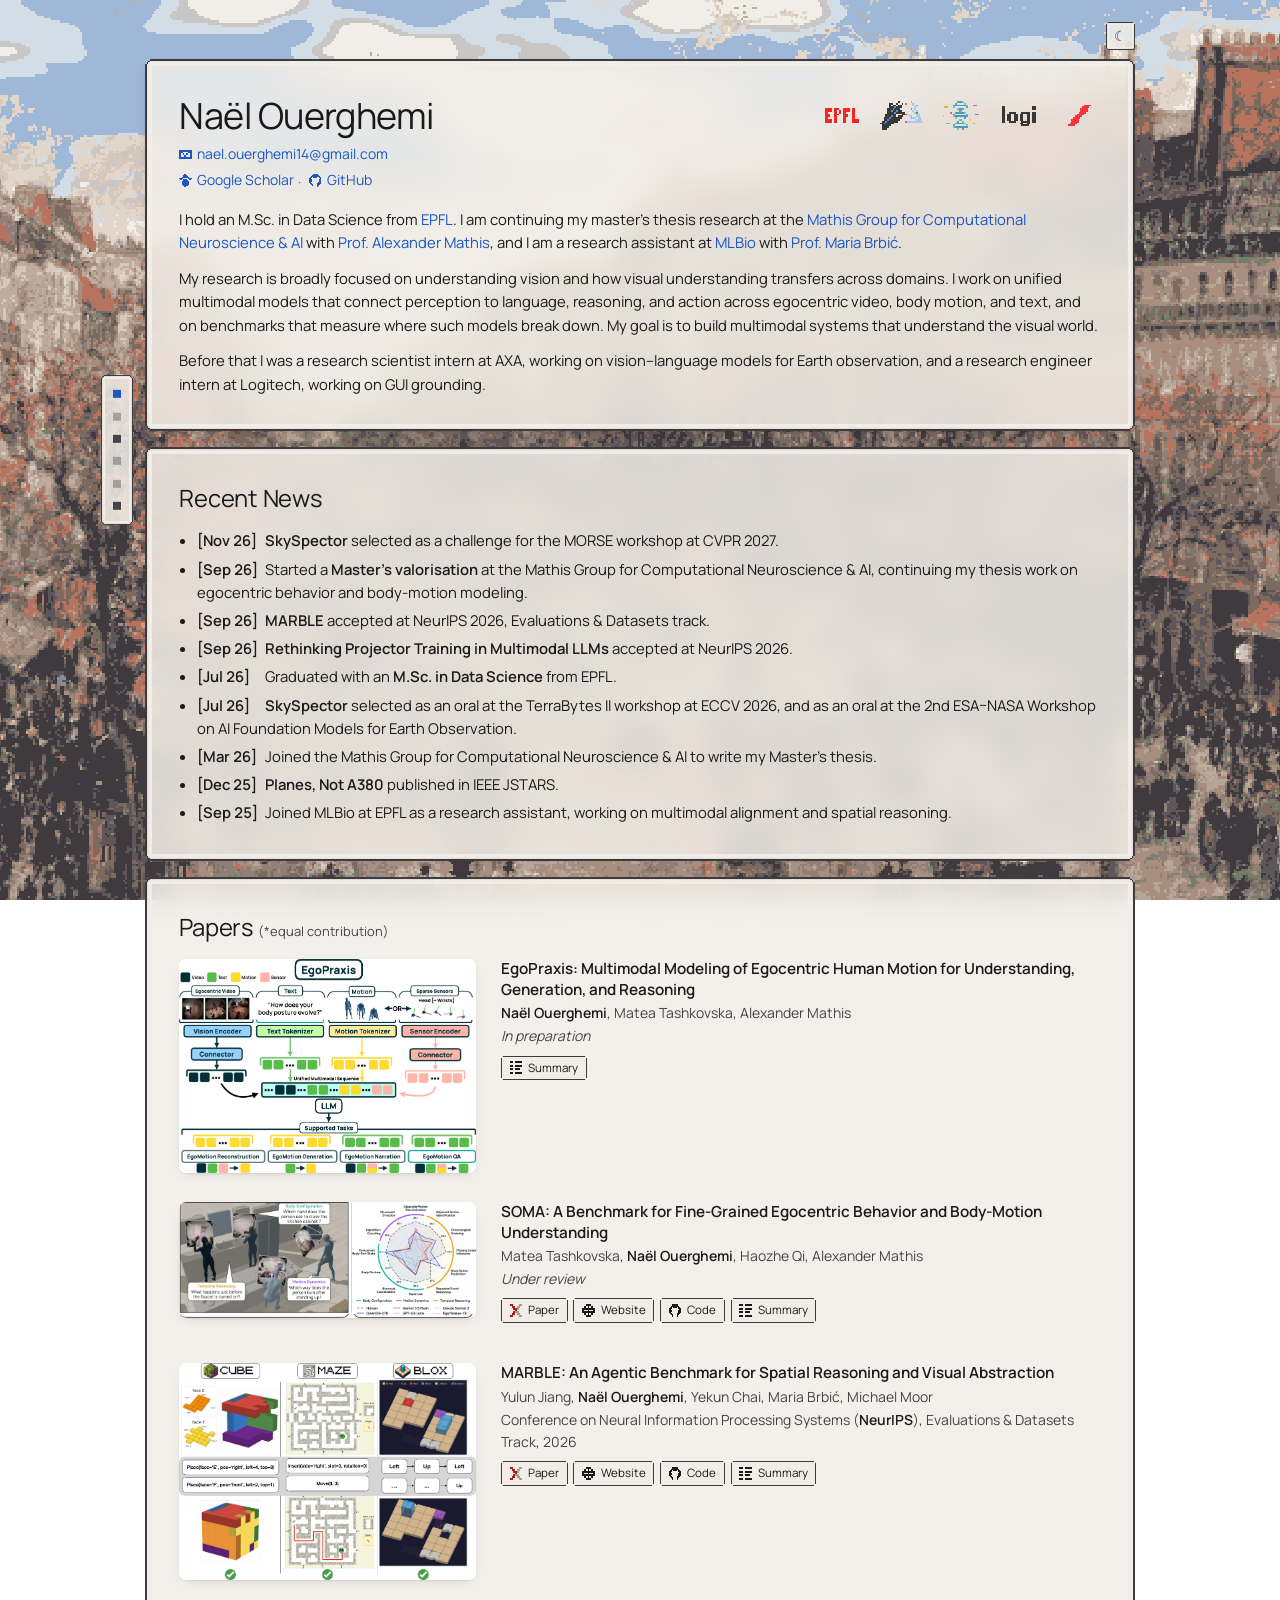
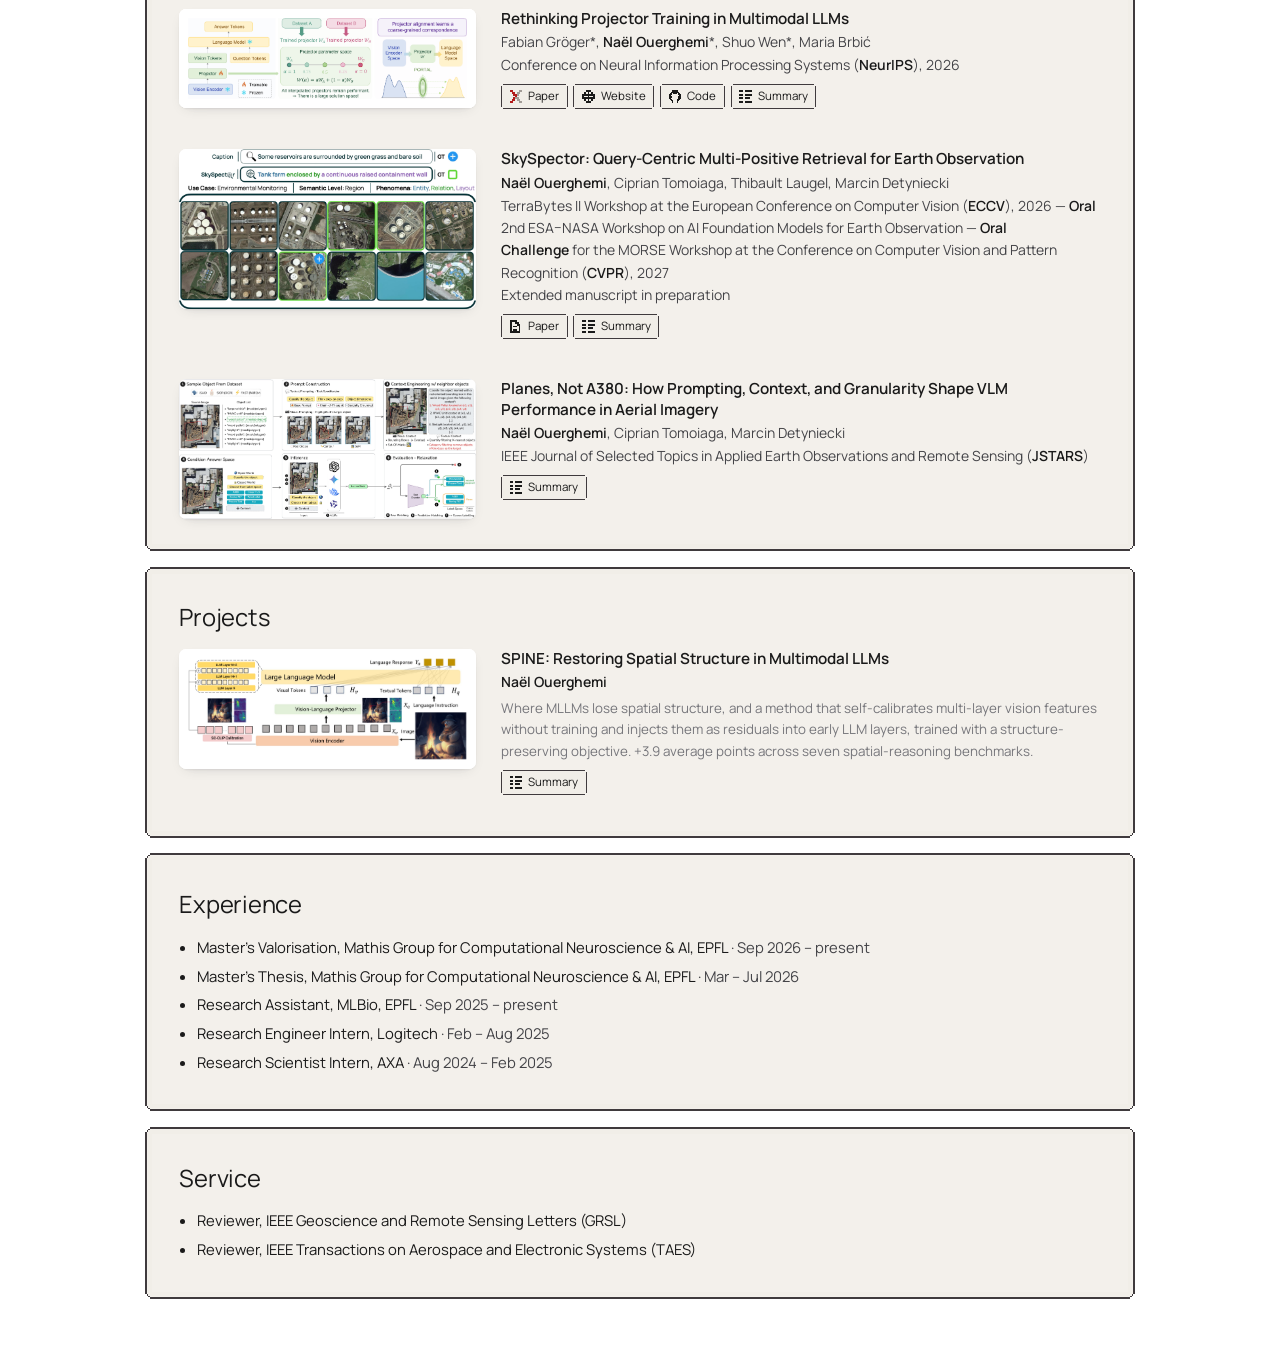
==== index.html @ 136e46be "Redraw the walkers after Pissarro's figures and add an optional snow scene" ====
<!DOCTYPE html>
<html lang="en">
<head>
<meta charset="utf-8">
<meta name="viewport" content="width=device-width, initial-scale=1">
<title>Na&euml;l Ouerghemi</title>
<meta name="description" content="Na&euml;l Ouerghemi &mdash; research on unified multimodal models and benchmarks for vision, language, motion and action.">
<meta name="author" content="Na&euml;l Ouerghemi">
<link rel="icon" type="image/svg+xml" href="icon.svg">
<link rel="apple-touch-icon" href="icon-180.png">
<link rel="stylesheet" href="style.css?v=18">
<script src="theme.js"></script>
</head>
<body>
<canvas id="px" aria-hidden="true"></canvas>
<main>
  <button id="theme-toggle" class="theme-toggle" type="button">☾</button>

  <section class="panel hero">
    <header class="head">
      <!-- To add a photo: drop a square image at website/me.jpg, uncomment the line
           below and set .head back to a two-column grid in style.css.
      <img class="portrait" src="me.jpg" alt="Na&euml;l Ouerghemi"> -->
      <div>
        <div class="title-row">
          <h1 data-outline="About">Na&euml;l Ouerghemi</h1>
          <p class="affil" aria-label="Affiliations">
            <a href="https://www.epfl.ch" target="_blank" rel="noopener noreferrer" title="EPFL"><svg width="48" height="32" aria-hidden="true" focusable="false" width="24" height="16" viewBox="0 0 24 16" shape-rendering="crispEdges"><rect x="2" y="4" width="4" height="1" fill="#ff0000"/><rect x="7" y="4" width="3" height="1" fill="#ff0000"/><rect x="12" y="4" width="4" height="1" fill="#ff0000"/><rect x="17" y="4" width="2" height="1" fill="#ff0000"/><rect x="2" y="5" width="4" height="1" fill="#ff0000"/><rect x="7" y="5" width="2" height="1" fill="#ff0000"/><rect x="10" y="5" width="1" height="1" fill="#ff0000"/><rect x="12" y="5" width="4" height="1" fill="#ff0000"/><rect x="17" y="5" width="2" height="1" fill="#ff0000"/><rect x="2" y="6" width="2" height="1" fill="#ff0000"/><rect x="7" y="6" width="2" height="1" fill="#ff0000"/><rect x="10" y="6" width="1" height="1" fill="#ff0000"/><rect x="12" y="6" width="2" height="1" fill="#ff0000"/><rect x="17" y="6" width="2" height="1" fill="#ff0000"/><rect x="2" y="7" width="3" height="1" fill="#ff0000"/><rect x="7" y="7" width="3" height="1" fill="#ff0000"/><rect x="12" y="7" width="3" height="1" fill="#ff0000"/><rect x="17" y="7" width="2" height="1" fill="#ff0000"/><rect x="2" y="8" width="3" height="1" fill="#ff0000"/><rect x="7" y="8" width="2" height="1" fill="#ff0000"/><rect x="12" y="8" width="3" height="1" fill="#ff0000"/><rect x="17" y="8" width="2" height="1" fill="#ff0000"/><rect x="2" y="9" width="2" height="1" fill="#ff0000"/><rect x="7" y="9" width="2" height="1" fill="#ff0000"/><rect x="12" y="9" width="2" height="1" fill="#ff0000"/><rect x="17" y="9" width="2" height="1" fill="#ff0000"/><rect x="2" y="10" width="4" height="1" fill="#ff0000"/><rect x="7" y="10" width="2" height="1" fill="#ff0000"/><rect x="12" y="10" width="2" height="1" fill="#ff0000"/><rect x="17" y="10" width="4" height="1" fill="#ff0000"/><rect x="2" y="11" width="4" height="1" fill="#ff0000"/><rect x="7" y="11" width="2" height="1" fill="#ff0000"/><rect x="12" y="11" width="2" height="1" fill="#ff0000"/><rect x="17" y="11" width="4" height="1" fill="#ff0000"/></svg><span class="sr">EPFL</span></a>
            <a href="https://www.mathislab.org" target="_blank" rel="noopener noreferrer" title="Mathis Group"><svg width="48" height="32" aria-hidden="true" focusable="false" width="24" height="16" viewBox="0 0 24 16" shape-rendering="crispEdges"><rect x="10" y="0" width="1" height="1" fill="currentColor"/><rect x="17" y="0" width="1" height="1" fill="#e0b000"/><rect x="5" y="1" width="2" height="1" fill="currentColor"/><rect x="9" y="1" width="1" height="1" fill="currentColor"/><rect x="12" y="1" width="1" height="1" fill="currentColor"/><rect x="14" y="1" width="1" height="1" fill="#e8611a"/><rect x="18" y="1" width="1" height="1" fill="#9cc4f5"/><rect x="5" y="2" width="1" height="1" fill="currentColor"/><rect x="7" y="2" width="2" height="1" fill="currentColor"/><rect x="10" y="2" width="2" height="1" fill="currentColor"/><rect x="18" y="2" width="1" height="1" fill="#9cc4f5"/><rect x="20" y="2" width="1" height="1" fill="#16b5d8"/><rect x="5" y="3" width="3" height="1" fill="currentColor"/><rect x="8" y="3" width="1" height="1" fill="#2f7fe8"/><rect x="9" y="3" width="3" height="1" fill="currentColor"/><rect x="19" y="3" width="1" height="1" fill="#9cc4f5"/><rect x="4" y="4" width="3" height="1" fill="currentColor"/><rect x="7" y="4" width="1" height="1" fill="#2f7fe8"/><rect x="8" y="4" width="3" height="1" fill="currentColor"/><rect x="17" y="4" width="1" height="1" fill="#7b6ee0"/><rect x="19" y="4" width="1" height="1" fill="#9cc4f5"/><rect x="4" y="5" width="2" height="1" fill="currentColor"/><rect x="6" y="5" width="1" height="1" fill="#2f7fe8"/><rect x="7" y="5" width="2" height="1" fill="currentColor"/><rect x="9" y="5" width="1" height="1" fill="#2f7fe8"/><rect x="10" y="5" width="2" height="1" fill="currentColor"/><rect x="18" y="5" width="1" height="1" fill="#9cc4f5"/><rect x="20" y="5" width="1" height="1" fill="#9cc4f5"/><rect x="4" y="6" width="4" height="1" fill="currentColor"/><rect x="8" y="6" width="1" height="1" fill="#2f7fe8"/><rect x="9" y="6" width="5" height="1" fill="currentColor"/><rect x="19" y="6" width="1" height="1" fill="#9cc4f5"/><rect x="20" y="6" width="1" height="1" fill="#19a33a"/><rect x="3" y="7" width="6" height="1" fill="currentColor"/><rect x="12" y="7" width="2" height="1" fill="currentColor"/><rect x="14" y="7" width="1" height="1" fill="#e8175d"/><rect x="15" y="7" width="1" height="1" fill="#9cc4f5"/><rect x="20" y="7" width="2" height="1" fill="#9cc4f5"/><rect x="3" y="8" width="3" height="1" fill="currentColor"/><rect x="6" y="8" width="1" height="1" fill="#2f7fe8"/><rect x="7" y="8" width="2" height="1" fill="currentColor"/><rect x="10" y="8" width="3" height="1" fill="currentColor"/><rect x="16" y="8" width="2" height="1" fill="#9cc4f5"/><rect x="20" y="8" width="2" height="1" fill="#9cc4f5"/><rect x="2" y="9" width="3" height="1" fill="currentColor"/><rect x="5" y="9" width="1" height="1" fill="#2f7fe8"/><rect x="6" y="9" width="6" height="1" fill="currentColor"/><rect x="17" y="9" width="1" height="1" fill="#4fd0d0"/><rect x="18" y="9" width="2" height="1" fill="#9cc4f5"/><rect x="21" y="9" width="2" height="1" fill="#9cc4f5"/><rect x="2" y="10" width="2" height="1" fill="currentColor"/><rect x="4" y="10" width="1" height="1" fill="#2f7fe8"/><rect x="5" y="10" width="6" height="1" fill="currentColor"/><rect x="20" y="10" width="3" height="1" fill="#9cc4f5"/><rect x="1" y="11" width="2" height="1" fill="currentColor"/><rect x="3" y="11" width="1" height="1" fill="#2f7fe8"/><rect x="4" y="11" width="6" height="1" fill="currentColor"/><rect x="14" y="11" width="1" height="1" fill="#c64fd6"/><rect x="15" y="11" width="8" height="1" fill="#9cc4f5"/><rect x="23" y="11" width="1" height="1" fill="#f0a6e8"/><rect x="0" y="12" width="2" height="1" fill="currentColor"/><rect x="2" y="12" width="1" height="1" fill="#2f7fe8"/><rect x="3" y="12" width="5" height="1" fill="currentColor"/><rect x="1" y="13" width="5" height="1" fill="currentColor"/><rect x="1" y="14" width="4" height="1" fill="currentColor"/><rect x="1" y="15" width="3" height="1" fill="currentColor"/></svg><span class="sr">Mathis Group</span></a>
            <a href="https://brbiclab.epfl.ch" target="_blank" rel="noopener noreferrer" title="MLBio"><svg width="48" height="32" aria-hidden="true" focusable="false" width="24" height="16" viewBox="0 0 24 16" shape-rendering="crispEdges"><rect x="10" y="0" width="1" height="1" fill="#2a9cc0"/><rect x="11" y="0" width="2" height="1" fill="#3a8aa8"/><rect x="13" y="0" width="1" height="1" fill="#3fc8e0"/><rect x="9" y="1" width="1" height="1" fill="#2a9cc0"/><rect x="14" y="1" width="1" height="1" fill="#3fc8e0"/><rect x="8" y="2" width="1" height="1" fill="#2a9cc0"/><rect x="9" y="2" width="6" height="1" fill="#3a8aa8"/><rect x="15" y="2" width="1" height="1" fill="#3fc8e0"/><rect x="19" y="2" width="2" height="1" fill="#e84393"/><rect x="3" y="3" width="2" height="1" fill="#f39c12"/><rect x="8" y="3" width="1" height="1" fill="#3fc8e0"/><rect x="15" y="3" width="1" height="1" fill="#2a9cc0"/><rect x="10" y="4" width="1" height="1" fill="#3fc8e0"/><rect x="11" y="4" width="2" height="1" fill="#3a8aa8"/><rect x="13" y="4" width="1" height="1" fill="#2a9cc0"/><rect x="11" y="5" width="1" height="1" fill="#2a9cc0"/><rect x="12" y="5" width="1" height="1" fill="#3fc8e0"/><rect x="6" y="6" width="1" height="1" fill="#e84393"/><rect x="9" y="6" width="1" height="1" fill="#2a9cc0"/><rect x="10" y="6" width="4" height="1" fill="#3a8aa8"/><rect x="14" y="6" width="1" height="1" fill="#3fc8e0"/><rect x="8" y="7" width="1" height="1" fill="#2a9cc0"/><rect x="15" y="7" width="1" height="1" fill="#3fc8e0"/><rect x="20" y="7" width="2" height="1" fill="#9b59b6"/><rect x="2" y="8" width="1" height="1" fill="#f1c40f"/><rect x="8" y="8" width="1" height="1" fill="#3fc8e0"/><rect x="9" y="8" width="6" height="1" fill="#3a8aa8"/><rect x="15" y="8" width="1" height="1" fill="#2a9cc0"/><rect x="9" y="9" width="1" height="1" fill="#3fc8e0"/><rect x="14" y="9" width="1" height="1" fill="#2a9cc0"/><rect x="11" y="10" width="1" height="1" fill="#3fc8e0"/><rect x="12" y="10" width="1" height="1" fill="#2a9cc0"/><rect x="17" y="10" width="1" height="1" fill="#f1c40f"/><rect x="10" y="11" width="1" height="1" fill="#2a9cc0"/><rect x="13" y="11" width="1" height="1" fill="#3fc8e0"/><rect x="4" y="12" width="2" height="1" fill="#2ecc71"/><rect x="9" y="12" width="1" height="1" fill="#2a9cc0"/><rect x="10" y="12" width="4" height="1" fill="#3a8aa8"/><rect x="14" y="12" width="1" height="1" fill="#3fc8e0"/><rect x="19" y="12" width="1" height="1" fill="#f39c12"/><rect x="8" y="13" width="1" height="1" fill="#2a9cc0"/><rect x="15" y="13" width="1" height="1" fill="#3fc8e0"/><rect x="8" y="14" width="1" height="1" fill="#3fc8e0"/><rect x="9" y="14" width="6" height="1" fill="#3a8aa8"/><rect x="15" y="14" width="1" height="1" fill="#2a9cc0"/><rect x="10" y="15" width="1" height="1" fill="#3fc8e0"/><rect x="13" y="15" width="1" height="1" fill="#2a9cc0"/></svg><span class="sr">MLBio</span></a>
            <a href="https://www.logitech.com" target="_blank" rel="noopener noreferrer" title="Logitech"><svg width="48" height="32" aria-hidden="true" focusable="false" width="24" height="16" viewBox="0 0 24 16" shape-rendering="crispEdges"><rect x="2" y="3" width="2" height="1" fill="currentColor"/><rect x="19" y="3" width="2" height="1" fill="currentColor"/><rect x="2" y="4" width="2" height="1" fill="currentColor"/><rect x="19" y="4" width="2" height="1" fill="currentColor"/><rect x="2" y="5" width="2" height="1" fill="currentColor"/><rect x="2" y="6" width="2" height="1" fill="currentColor"/><rect x="6" y="6" width="4" height="1" fill="currentColor"/><rect x="13" y="6" width="5" height="1" fill="currentColor"/><rect x="19" y="6" width="2" height="1" fill="currentColor"/><rect x="2" y="7" width="2" height="1" fill="currentColor"/><rect x="5" y="7" width="2" height="1" fill="currentColor"/><rect x="9" y="7" width="2" height="1" fill="currentColor"/><rect x="12" y="7" width="2" height="1" fill="currentColor"/><rect x="16" y="7" width="2" height="1" fill="currentColor"/><rect x="19" y="7" width="2" height="1" fill="currentColor"/><rect x="2" y="8" width="2" height="1" fill="currentColor"/><rect x="5" y="8" width="2" height="1" fill="currentColor"/><rect x="9" y="8" width="2" height="1" fill="currentColor"/><rect x="12" y="8" width="2" height="1" fill="currentColor"/><rect x="16" y="8" width="2" height="1" fill="currentColor"/><rect x="19" y="8" width="2" height="1" fill="currentColor"/><rect x="2" y="9" width="2" height="1" fill="currentColor"/><rect x="5" y="9" width="2" height="1" fill="currentColor"/><rect x="9" y="9" width="2" height="1" fill="currentColor"/><rect x="12" y="9" width="2" height="1" fill="currentColor"/><rect x="16" y="9" width="2" height="1" fill="currentColor"/><rect x="19" y="9" width="2" height="1" fill="currentColor"/><rect x="2" y="10" width="2" height="1" fill="currentColor"/><rect x="5" y="10" width="2" height="1" fill="currentColor"/><rect x="9" y="10" width="2" height="1" fill="currentColor"/><rect x="12" y="10" width="2" height="1" fill="currentColor"/><rect x="16" y="10" width="2" height="1" fill="currentColor"/><rect x="19" y="10" width="2" height="1" fill="currentColor"/><rect x="2" y="11" width="2" height="1" fill="currentColor"/><rect x="6" y="11" width="4" height="1" fill="currentColor"/><rect x="13" y="11" width="5" height="1" fill="currentColor"/><rect x="19" y="11" width="2" height="1" fill="currentColor"/><rect x="12" y="12" width="2" height="1" fill="currentColor"/><rect x="16" y="12" width="2" height="1" fill="currentColor"/><rect x="13" y="13" width="4" height="1" fill="currentColor"/></svg><span class="sr">Logitech</span></a>
            <a href="https://www.axa.com" target="_blank" rel="noopener noreferrer" title="AXA"><svg width="48" height="32" aria-hidden="true" focusable="false" width="24" height="16" viewBox="0 0 24 16" shape-rendering="crispEdges"><rect x="15" y="2" width="4" height="1" fill="#ff1721"/><rect x="14" y="3" width="4" height="1" fill="#ff1721"/><rect x="13" y="4" width="4" height="1" fill="#ff1721"/><rect x="13" y="5" width="4" height="1" fill="#ff1721"/><rect x="12" y="6" width="4" height="1" fill="#ff1721"/><rect x="11" y="7" width="4" height="1" fill="#ff1721"/><rect x="10" y="8" width="4" height="1" fill="#ff1721"/><rect x="9" y="9" width="4" height="1" fill="#ff1721"/><rect x="8" y="10" width="4" height="1" fill="#ff1721"/><rect x="8" y="11" width="4" height="1" fill="#ff1721"/><rect x="7" y="12" width="4" height="1" fill="#ff1721"/><rect x="6" y="13" width="4" height="1" fill="#ff1721"/></svg><span class="sr">AXA</span></a>
          </p>
        </div>
        <p class="contact"><a href="mailto:nael.ouerghemi14@gmail.com"><svg class="ico" viewBox="0 0 7 7" shape-rendering="crispEdges" aria-hidden="true" focusable="false"><rect x="0" y="1" width="1" height="1"/><rect x="1" y="1" width="1" height="1"/><rect x="2" y="1" width="1" height="1"/><rect x="3" y="1" width="1" height="1"/><rect x="4" y="1" width="1" height="1"/><rect x="5" y="1" width="1" height="1"/><rect x="6" y="1" width="1" height="1"/><rect x="0" y="2" width="1" height="1"/><rect x="1" y="2" width="1" height="1"/><rect x="5" y="2" width="1" height="1"/><rect x="6" y="2" width="1" height="1"/><rect x="0" y="3" width="1" height="1"/><rect x="2" y="3" width="1" height="1"/><rect x="4" y="3" width="1" height="1"/><rect x="6" y="3" width="1" height="1"/><rect x="0" y="4" width="1" height="1"/><rect x="3" y="4" width="1" height="1"/><rect x="6" y="4" width="1" height="1"/><rect x="0" y="5" width="1" height="1"/><rect x="1" y="5" width="1" height="1"/><rect x="2" y="5" width="1" height="1"/><rect x="3" y="5" width="1" height="1"/><rect x="4" y="5" width="1" height="1"/><rect x="5" y="5" width="1" height="1"/><rect x="6" y="5" width="1" height="1"/></svg>nael.ouerghemi14@gmail.com</a></p>
        <p class="linkline">
          <a href="https://scholar.google.com/citations?user=nael-ouerghemi" target="_blank" rel="noopener noreferrer"><svg class="ico" viewBox="0 0 14 14" shape-rendering="crispEdges" aria-hidden="true" focusable="false"><rect x="6" y="0" width="2" height="1"/><rect x="5" y="1" width="4" height="1"/><rect x="4" y="2" width="6" height="1"/><rect x="3" y="3" width="8" height="1"/><rect x="1" y="4" width="12" height="1"/><rect x="0" y="5" width="4" height="1"/><rect x="10" y="5" width="4" height="1"/><rect x="1" y="6" width="2" height="1"/><rect x="5" y="6" width="4" height="1"/><rect x="11" y="6" width="2" height="1"/><rect x="4" y="7" width="6" height="1"/><rect x="3" y="8" width="8" height="1"/><rect x="3" y="9" width="8" height="1"/><rect x="3" y="10" width="8" height="1"/><rect x="3" y="11" width="8" height="1"/><rect x="4" y="12" width="6" height="1"/><rect x="6" y="13" width="2" height="1"/></svg>Google Scholar</a><span class="sep">&middot;</span>
          <a href="https://github.com/ghemDD" target="_blank" rel="noopener noreferrer"><svg class="ico" viewBox="0 0 14 14" shape-rendering="crispEdges" aria-hidden="true" focusable="false"><rect x="4" y="0" width="6" height="1"/><rect x="3" y="1" width="8" height="1"/><rect x="2" y="2" width="10" height="1"/><rect x="1" y="3" width="2" height="1"/><rect x="5" y="3" width="4" height="1"/><rect x="11" y="3" width="2" height="1"/><rect x="0" y="4" width="3" height="1"/><rect x="11" y="4" width="3" height="1"/><rect x="0" y="5" width="2" height="1"/><rect x="12" y="5" width="2" height="1"/><rect x="0" y="6" width="3" height="1"/><rect x="11" y="6" width="3" height="1"/><rect x="0" y="7" width="3" height="1"/><rect x="11" y="7" width="3" height="1"/><rect x="0" y="8" width="3" height="1"/><rect x="11" y="8" width="3" height="1"/><rect x="0" y="9" width="2" height="1"/><rect x="10" y="9" width="4" height="1"/><rect x="1" y="10" width="2" height="1"/><rect x="9" y="10" width="4" height="1"/><rect x="2" y="11" width="3" height="1"/><rect x="9" y="11" width="3" height="1"/><rect x="3" y="12" width="2" height="1"/><rect x="9" y="12" width="2" height="1"/><rect x="4" y="13" width="1" height="1"/><rect x="9" y="13" width="1" height="1"/></svg>GitHub</a>
        </p>
        <div class="bio">
          <p>I hold an M.Sc. in Data Science from
          <a href="https://www.epfl.ch" target="_blank" rel="noopener noreferrer">EPFL</a>. I am continuing my
          master&rsquo;s thesis research at the
          <a href="https://www.mathislab.org" target="_blank" rel="noopener noreferrer">Mathis Group for Computational
          Neuroscience &amp; AI</a> with
          <a href="https://www.mathislab.org/team" target="_blank" rel="noopener noreferrer">Prof. Alexander Mathis</a>,
          and I am a research assistant at
          <a href="https://brbiclab.epfl.ch" target="_blank" rel="noopener noreferrer">MLBio</a> with
          <a href="https://people.epfl.ch/maria.brbic" target="_blank" rel="noopener noreferrer">Prof. Maria Brbi&#263;</a>.</p>

          <p>My research is broadly focused on understanding vision and how visual understanding transfers across
          domains. I work on unified multimodal models that connect perception to language, reasoning, and action
          across egocentric video, body motion, and text, and on benchmarks that measure where such models break
          down. My goal is to build multimodal systems that understand the visual world.</p>

          <p>Before that I was a research scientist intern at AXA, working on vision&ndash;language models for Earth
          observation, and a research engineer intern at Logitech, working on GUI grounding.</p>
        </div>
      </div>
    </header>
  </section>

  <section class="panel">
    <h2>Recent News</h2>
    <ul class="news">
      <li><span class="date">[Nov 26]</span> <strong>SkySpector</strong> selected as a challenge for the MORSE
          workshop at CVPR 2027.</li>
      <li><span class="date">[Sep 26]</span> Started a <strong>Master&rsquo;s valorisation</strong> at the Mathis Group
          for Computational Neuroscience &amp; AI, continuing my thesis work on egocentric behavior and body-motion
          modeling.</li>
      <li><span class="date">[Sep 26]</span> <strong>MARBLE</strong> accepted at NeurIPS 2026, Evaluations &amp; Datasets
          track.</li>
      <li><span class="date">[Sep 26]</span> <strong>Rethinking Projector Training in Multimodal LLMs</strong> accepted at
          NeurIPS 2026.</li>
      <li><span class="date">[Jul 26]</span> Graduated with an <strong>M.Sc. in Data Science</strong> from EPFL.</li>
      <li><span class="date">[Jul 26]</span> <strong>SkySpector</strong> selected as an oral at the TerraBytes II workshop
          at ECCV 2026, and as an oral at the 2nd ESA&ndash;NASA Workshop on AI Foundation Models for Earth
          Observation.</li>
      <li><span class="date">[Mar 26]</span> Joined the Mathis Group for Computational Neuroscience &amp; AI to write my
          Master&rsquo;s thesis.</li>
      <li><span class="date">[Dec 25]</span> <strong>Planes, Not A380</strong> published in IEEE JSTARS.</li>
      <li><span class="date">[Sep 25]</span> Joined MLBio at EPFL as a research assistant, working on multimodal alignment
          and spatial reasoning.</li>
    </ul>
  </section>

  <section class="panel">
    <h2>Papers <span class="hint">(*equal contribution)</span></h2>

    <div class="pub">
      <a href="egopraxis/"><img class="thumb" src="figs/egopraxis.png" alt="EgoPraxis architecture overview"></a>
      <div>
        <p class="ptitle"><a href="egopraxis/">EgoPraxis: Multimodal Modeling of Egocentric Human Motion for
        Understanding, Generation, and Reasoning</a></p>
        <p class="authors"><span class="me">Na&euml;l Ouerghemi</span>, Matea Tashkovska, Alexander Mathis</p>
        <p class="venue"><em>In preparation</em></p>
        <p class="plinks"><a href="egopraxis/">Summary</a></p>
      </div>
    </div>

    <div class="pub">
      <a href="soma/"><video class="thumb" muted loop playsinline preload="none" poster="figs/soma.png" aria-label="SOMA benchmark overview"><source src="figs/soma.mp4" type="video/mp4"></video></a>
      <div>
        <p class="ptitle"><a href="soma/">SOMA: A Benchmark for Fine-Grained Egocentric Behavior and Body-Motion
        Understanding</a></p>
        <p class="authors">Matea Tashkovska, <span class="me">Na&euml;l Ouerghemi</span>, Haozhe Qi, Alexander Mathis</p>
        <p class="venue"><em>Under review</em></p>
        <p class="plinks">
          <a href="https://arxiv.org/abs/2610.36384" target="_blank" rel="noopener noreferrer">Paper</a>
          <a href="https://cnai.epfl.ch/soma/" target="_blank" rel="noopener noreferrer">Website</a>
          <a href="https://github.com/amathislab/soma" target="_blank" rel="noopener noreferrer">Code</a>
          <a href="soma/">Summary</a>
        </p>
      </div>
    </div>

    <div class="pub">
      <a href="marble/"><img class="thumb" src="figs/marble.png" alt="MARBLE environments: CUBE, MAZE, BLOX"></a>
      <div>
        <p class="ptitle"><a href="marble/">MARBLE: An Agentic Benchmark for Spatial Reasoning and Visual
        Abstraction</a></p>
        <p class="authors">Yulun Jiang, <span class="me">Na&euml;l Ouerghemi</span>, Yekun Chai, Maria Brbi&#263;, Michael Moor</p>
        <p class="venue">Conference on Neural Information Processing Systems (<strong>NeurIPS</strong>),
        Evaluations &amp; Datasets Track, 2026</p>
        <p class="plinks">
          <a href="https://arxiv.org/pdf/2506.22992" target="_blank" rel="noopener noreferrer">Paper</a>
          <a href="https://marble-benchmark.github.io/" target="_blank" rel="noopener noreferrer">Website</a>
          <a href="https://github.com/eth-medical-ai-lab/multimodal-reasoning-bench" target="_blank" rel="noopener noreferrer">Code</a>
          <a href="marble/">Summary</a>
        </p>
      </div>
    </div>

    <div class="pub">
      <a href="portal/"><video class="thumb" muted loop playsinline preload="none" poster="figs/portal.png" aria-label="Projector alignment solution space"><source src="figs/portal.mp4" type="video/mp4"></video></a>
      <div>
        <p class="ptitle"><a href="portal/">Rethinking Projector Training in Multimodal LLMs</a></p>
        <p class="authors">Fabian Gr&ouml;ger*, <span class="me">Na&euml;l Ouerghemi</span>*, Shuo Wen*, Maria Brbi&#263;</p>
        <p class="venue">Conference on Neural Information Processing Systems (<strong>NeurIPS</strong>), 2026</p>
        <p class="plinks">
          <a href="https://arxiv.org/abs/2610.18598" target="_blank" rel="noopener noreferrer">Paper</a>
          <a href="https://brbiclab.epfl.ch/projects/portal/" target="_blank" rel="noopener noreferrer">Website</a>
          <a href="https://github.com/mlbio-epfl/PORTAL" target="_blank" rel="noopener noreferrer">Code</a>
          <a href="portal/">Summary</a>
        </p>
      </div>
    </div>

    <div class="pub">
      <a href="skyspector/"><img class="thumb" src="figs/skyspector.png" alt="SkySpector retrieval example"></a>
      <div>
        <p class="ptitle"><a href="skyspector/">SkySpector: Query-Centric Multi-Positive Retrieval for Earth
        Observation</a></p>
        <p class="authors"><span class="me">Na&euml;l Ouerghemi</span>, Ciprian Tomoiaga, Thibault Laugel, Marcin Detyniecki</p>
        <p class="venue">TerraBytes II Workshop at the European Conference on Computer Vision
        (<strong>ECCV</strong>), 2026 &mdash; <strong>Oral</strong><br>
        2nd ESA&ndash;NASA Workshop on AI Foundation Models for Earth Observation &mdash;
        <strong>Oral</strong><br>
        <strong>Challenge</strong> for the MORSE Workshop at the Conference on Computer Vision and
        Pattern Recognition (<strong>CVPR</strong>), 2027<br>Extended manuscript in preparation</p>
        <p class="plinks">
          <a href="https://openreview.net/pdf?id=xpxFsK3pcN" target="_blank" rel="noopener noreferrer">Paper</a>
          <a href="skyspector/">Summary</a>
        </p>
      </div>
    </div>

    <div class="pub">
      <a href="planes/"><img class="thumb" src="figs/planes.png" alt="Referring object classification protocol"></a>
      <div>
        <p class="ptitle"><a href="planes/">Planes, Not A380: How Prompting, Context, and Granularity Shape VLM
        Performance in Aerial Imagery</a></p>
        <p class="authors"><span class="me">Na&euml;l Ouerghemi</span>, Ciprian Tomoiaga, Marcin Detyniecki</p>
        <p class="venue">IEEE Journal of Selected Topics in Applied Earth Observations and Remote Sensing
        (<strong>JSTARS</strong>)</p>
        <p class="plinks"><a href="planes/">Summary</a></p>
      </div>
    </div>
  </section>

  <section class="panel">
    <h2>Projects</h2>

    <div class="pub">
      <a href="spine/"><img class="thumb" src="figs/spine.png" alt="Layer-wise ablation for language modeling tasks"></a>
      <div>
        <p class="ptitle"><a href="spine/">SPINE: Restoring Spatial Structure in Multimodal LLMs</a></p>
        <p class="authors"><span class="me">Na&euml;l Ouerghemi</span></p>
        <p class="note">Where MLLMs lose spatial structure, and a method that self-calibrates multi-layer vision features
        without training and injects them as residuals into early LLM layers, trained with a structure-preserving
        objective. +3.9 average points across seven spatial-reasoning benchmarks.</p>
        <p class="plinks"><a href="spine/">Summary</a></p>
      </div>
    </div>
  </section>

  <section class="panel">
    <h2>Experience</h2>
    <ul class="exp">
      <li>Master&rsquo;s Valorisation, Mathis Group for Computational Neuroscience &amp; AI, EPFL
          <span class="when">&middot; Sep 2026 &ndash; present</span></li>
      <li>Master&rsquo;s Thesis, Mathis Group for Computational Neuroscience &amp; AI, EPFL
          <span class="when">&middot; Mar &ndash; Jul 2026</span></li>
      <li>Research Assistant, MLBio, EPFL <span class="when">&middot; Sep 2025 &ndash; present</span></li>
      <li>Research Engineer Intern, Logitech <span class="when">&middot; Feb &ndash; Aug 2025</span></li>
      <li>Research Scientist Intern, AXA <span class="when">&middot; Aug 2024 &ndash; Feb 2025</span></li>
    </ul>
  </section>

  <section class="panel">
    <h2>Service</h2>
    <ul class="exp">
      <li>Reviewer, IEEE Geoscience and Remote Sensing Letters (GRSL)</li>
      <li>Reviewer, IEEE Transactions on Aerospace and Electronic Systems (TAES)</li>
    </ul>
  </section>


</main>
<script src="px/scene.js?v=5"></script>
<script src="outline.js?v=1"></script>
<script>
// animated thumbnails are decorative, so anyone asking for reduced motion gets
// the poster still instead
if (window.matchMedia && matchMedia('(prefers-reduced-motion: reduce)').matches) {
  document.querySelectorAll('video.thumb').forEach(function (v) {
    var i = document.createElement('img');
    i.className = 'thumb'; i.src = v.poster; i.alt = v.getAttribute('aria-label') || '';
    v.replaceWith(i);
  });
} else if (window.IntersectionObserver) {
  // ~1 MB of clips between them, so nothing is fetched until the thumbnail is
  // near the viewport, and it stops again once it scrolls away
  var io = new IntersectionObserver(function (entries) {
    entries.forEach(function (e) {
      var v = e.target;
      if (e.isIntersecting) { v.play().catch(function () {}); }
      else { v.pause(); }
    });
  }, { rootMargin: '200px 0px' });
  document.querySelectorAll('video.thumb').forEach(function (v) { io.observe(v); });
} else {
  document.querySelectorAll('video.thumb').forEach(function (v) {
    v.setAttribute('autoplay', ''); v.play().catch(function () {});
  });
}
</script>
</body>
</html>
---- style.css ----
@font-face { font-family:'Manrope'; font-weight:400; font-style:normal; font-display:swap;
  src:url([data-uri]) format('truetype'); }
@font-face { font-family:'Manrope'; font-weight:600; font-style:normal; font-display:swap;
  src:url([data-uri]) format('truetype'); }


/* ---------------------------------------------------------------- tokens */
:root {
  --bg:#ffffff;
  --fg:#1a1a1a;
  --muted:#444448;
  --faint:#77777c;
  --link:#1a56c4;
  --line:rgba(26,26,26,.18);
  --card:#fcfcfc;
  --maxw:1140px;
}
:root[data-theme="dark"] {
  --bg:#101012; --fg:#ececea; --muted:#b4b4bb; --faint:#85858d;
  --link:#7aa6f5; --line:rgba(236,236,234,.18); --card:#17171a;
}

/* ------------------------------------------------------------------ base */
* { box-sizing:border-box; }
html { -webkit-text-size-adjust:100%; }
body {
  margin:0;
  background:var(--bg);
  color:var(--fg);
  font-family:'Manrope',-apple-system,BlinkMacSystemFont,"Segoe UI",Helvetica,Arial,sans-serif;
  font-size:16.5px;
  line-height:1.6;
  -webkit-font-smoothing:antialiased;
}
main { max-width:var(--maxw); margin:0 auto; padding:3.5rem 20px 4rem; }
a { color:var(--link); text-decoration:none; }
a:hover { text-decoration:underline; }
p { margin:0 0 .8rem; }
strong { font-weight:700; }

/* ---------------------------------------------------------------- header */
.head { display:grid; grid-template-columns:1fr; gap:2.4rem; align-items:start;
        margin-bottom:2.6rem; }   /* with a photo: 230px 1fr */
.portrait { width:230px; height:230px; object-fit:cover; border-radius:6px; }
.portrait-ph { width:230px; height:230px; border-radius:6px; background:var(--card);
               border:1px dashed var(--line); display:flex; align-items:center;
               justify-content:center; color:var(--faint); font-size:.78rem;
               text-align:center; padding:1rem; line-height:1.45; }
h1 { margin:0 0 .5rem; font-size:2.5rem; line-height:1.15; font-weight:500;
     letter-spacing:-.015em; }
.contact { margin:0 0 .15rem; color:var(--muted); font-size:.97rem; }
.linkline { margin:0 0 1rem; font-size:.97rem; }
.linkline .sep { color:var(--faint); margin:0 .3rem; }
.contact a, .linkline a { display:inline-flex; align-items:center; gap:.36rem; }
/* pixel glyphs, 7x7 at 2 px per pixel like the paper link icons */
.contact .ico, .linkline .ico { width:14px; height:14px; flex:none; fill:currentColor; }

.bio p { margin-bottom:.8rem; }
.bio p:last-child { margin-bottom:0; }

/* -------------------------------------------------------------- sections */
h2 { margin:2.6rem 0 .9rem; font-size:1.65rem; font-weight:500; letter-spacing:-.01em; }
h2 .hint { font-size:.9rem; font-weight:400; color:var(--muted); letter-spacing:0; }

/* ------------------------------------------------------------------ news */
.news { margin:0; padding-left:1.25rem; }
.news li { margin-bottom:.3rem; color:var(--fg); }
.news .date { color:var(--fg); font-weight:700; display:inline-block; min-width:4.5rem;
               font-variant-numeric:tabular-nums; }

/* ---------------------------------------------------------------- papers */
.pub { display:grid; grid-template-columns:330px 1fr; gap:1.7rem; margin-bottom:2rem;
       align-items:start; }
.pub:last-of-type { margin-bottom:0; }
.pub > a { display:block; border-radius:8px; overflow:hidden; line-height:0; background:#fff;
            box-shadow:0 1px 2px rgba(18,18,28,.06), 0 5px 14px -8px rgba(18,18,28,.26);
            transition:box-shadow .18s ease, transform .18s ease; }
.pub > a:hover { box-shadow:0 2px 4px rgba(18,18,28,.08), 0 10px 22px -10px rgba(18,18,28,.34);
                 transform:translateY(-1px); }
:root[data-theme="dark"] .pub > a {
  box-shadow:0 1px 2px rgba(0,0,0,.5), 0 6px 18px -8px rgba(0,0,0,.65); }
:root[data-theme="dark"] .pub > a:hover {
  box-shadow:0 2px 5px rgba(0,0,0,.55), 0 12px 26px -10px rgba(0,0,0,.75); }
.thumb { display:block; width:100%; height:auto; background:#fff; border:0; }
.ptitle { margin:0 0 .12rem; font-size:1.06rem; font-weight:700; line-height:1.35; color:var(--fg); }
.ptitle a { color:var(--fg); }
.ptitle a:hover { color:var(--link); text-decoration:none; }
.authors { margin:0 0 .05rem; font-size:.97rem; color:var(--muted); }
.authors .me { color:var(--fg); font-weight:700; }
.venue { margin:0; font-size:.97rem; color:var(--muted); }
.venue strong { color:var(--fg); }
.note { margin:.3rem 0 0; font-size:.93rem; color:var(--faint); }
.plinks { display:flex; flex-wrap:wrap; gap:.4rem; margin-top:.55rem; }
.plinks a { display:inline-block; font-size:.8rem; color:var(--fg); border:4px solid transparent;
            border-image:var(--frame-s) 4; padding:0 .4rem; background:var(--panel); background-clip:padding-box; }
.plinks a:hover { border-image-source:var(--frame-h); color:var(--link); text-decoration:none; }
.pub.nofig { grid-template-columns:1fr; }

/* ------------------------------------------------------------ experience */
.exp { margin:0; padding-left:1.25rem; }
.exp li { margin-bottom:.35rem; }
.exp .when { color:var(--muted); }

/* ---------------------------------------------------------- project page */
.back { display:inline-block; font-size:.95rem; margin-bottom:1.6rem; }
/* the back link sits on the street, so it gets the panels' glass */
.back { background:var(--panel); background-clip:padding-box; border:4px solid transparent; border-image:var(--frame-s) 4;
  -webkit-backdrop-filter:blur(16px) saturate(1.2); backdrop-filter:blur(16px) saturate(1.2); }
.back { padding:.35rem .5rem; line-height:0; }
.back .home { display:block; }
article h2 { font-size:1.35rem; margin-top:2rem; }
.pmeta { margin:.3rem 0 0; font-size:.97rem; color:var(--muted); }
.pmeta strong { color:var(--fg); }
.links { margin-top:.8rem; display:flex; flex-wrap:wrap; gap:.4rem; }
.links a { display:inline-block; font-size:.8rem; color:var(--fg); border:1px solid var(--line);
           border-radius:4px; padding:.1rem .5rem; background:var(--card); }
.links a:hover { border-color:var(--link); color:var(--link); text-decoration:none; }
.findings { padding-left:1.25rem; margin:0; }
.findings li { margin-bottom:.45rem; color:var(--muted); }
.findings li strong { color:var(--fg); }
.hero { display:block; width:100%; margin:1.5rem 0 0; border-radius:8px; background:#fff;
        box-shadow:0 1px 2px rgba(18,18,28,.06), 0 6px 18px -10px rgba(18,18,28,.28); }
:root[data-theme="dark"] .hero {
  box-shadow:0 1px 2px rgba(0,0,0,.5), 0 8px 22px -10px rgba(0,0,0,.7); }

/* ------------------------------------------------------------ responsive */
@media (max-width:760px) {
  main { padding-top:2.5rem; }
  .head { grid-template-columns:1fr; gap:1.4rem; }
  .portrait, .portrait-ph { width:160px; height:160px; }
  .pub { grid-template-columns:1fr; gap:.9rem; }
  .thumb { max-width:380px; }
  h1 { font-size:2.1rem; }
}

/* ----------------------------------------------------------- theme toggle */
.theme-toggle {
  position:absolute; top:1.5rem; right:20px;
  width:2rem; height:2rem; padding:0; line-height:1;
  font-size:1rem; font-family:inherit;
  color:var(--muted); background:var(--panel); background-clip:padding-box;
  border:4px solid transparent; border-image:var(--frame-s) 4;
  cursor:pointer; -webkit-appearance:none; appearance:none;
}
.theme-toggle:hover { color:var(--link); border-image-source:var(--frame-h); }
main { position:relative; }

/* ------------------------------------------------------- the boulevard */
/* Pissarro's Boulevard Montmartre as a 320x200 pixel scene (px/scene.js), day in
   the light theme and night in the dark one. Each page frames its own stretch of
   it: --px-zoom enlarges the scene, --px-at says which part stays in view. */
#px { position:fixed; inset:0; width:100%; height:100%; z-index:0;
      pointer-events:none; user-select:none; object-fit:cover;
      image-rendering:crisp-edges; image-rendering:pixelated;
      transform:scale(var(--px-zoom, 1)); transform-origin:var(--px-at, 50% 50%); }

/* moving between pages cross-fades instead of cutting */
@view-transition { navigation:auto; }
::view-transition-old(root), ::view-transition-new(root) { animation-duration:.45s; animation-timing-function:cubic-bezier(.3, 0, .2, 1); }
@media (prefers-reduced-motion:reduce) { @view-transition { navigation:none; } }
body > main { position:relative; z-index:1; }
/* the content reads best a size down from the browser default on wide screens:
   everything in main (type, column, figures, frames) at 90%, the scene untouched */
@media (min-width:761px) { body > main { zoom:.9; } }

/* ------------------------------------------------------------- outline */
/* The outline rail. Anchored by its right edge just left of the content column, so
   opening it grows into the margin, never over the text. */
.rail { position:fixed; z-index:2; top:50%; transform:translateY(-50%);
  right:calc(50vw + var(--maxw) * .45 - 6px); max-width:calc(50vw - var(--maxw) * .45 - 16px);
  background:var(--panel); background-clip:padding-box; border:4px solid transparent; border-image:var(--frame-s) 4; }
.rail ol { list-style:none; margin:0; padding:.55rem .5rem; }
.rail li + li { margin-top:.6rem; }
.rail a { display:flex; align-items:center; color:var(--muted); white-space:nowrap; font-size:.8rem; line-height:1; }
.rail a:hover, .rail a.on { color:var(--link); text-decoration:none; }
/* one pixel square per section; the current one is lit, gaslight gold at night */
.rail .tick { flex:none; width:8px; height:8px; background:currentColor; opacity:.4; }
.rail a.on .tick { opacity:1; background:var(--link); }
:root[data-theme="dark"] .rail a.on .tick { background:#e9b95f; box-shadow:0 0 0 2px rgba(233,185,95,.22); }
/* the names stay folded away until the rail is hovered, focused or opened */
.rail span { max-width:0; overflow:hidden; opacity:0; margin-left:0;
  transition:max-width .28s cubic-bezier(.3, 0, .2, 1), opacity .2s, margin-left .28s; }
.rail:hover span, .rail:focus-within span, .rail.open span { max-width:14rem; opacity:1; margin-left:.6rem; }
@media (prefers-reduced-motion:reduce) { .rail span { transition:none; } }

.rail-toggle { display:none; }
/* with no room in the margin, the rail folds into a corner button */
@media (max-width:1109px) {
  .rail { display:none; top:auto; bottom:4rem; right:14px; transform:none; max-width:none; }
  .rail.open { display:block; }
  .rail-toggle { display:flex; position:fixed; z-index:3; right:14px; bottom:14px; width:2.4rem; height:2.4rem; padding:0;
    align-items:center; justify-content:center; color:var(--muted); cursor:pointer;
    background:var(--panel); background-clip:padding-box; border:4px solid transparent; border-image:var(--frame-s) 4; }
  .rail-toggle:hover { color:var(--link); border-image-source:var(--frame-h); }
}

/* ------------------------------------------------------------- panels */
/* Panels are pixel-art windows in the scene's own colours: Pissarro's cloud cream
   by day, the night sky's blue at night. Their frames are drawn on an 11-unit tile
   whose corners step in twice (--frame for panels, --frame-s for small pills and
   buttons, --frame-h for those on hover), on roughly the scene's pixel size. */
:root { --panel:rgba(241,238,232,.86);
  --frame:url("data:image/svg+xml,%3Csvg%20xmlns%3D%22http%3A//www.w3.org/2000/svg%22%20width%3D%2222%22%20height%3D%2222%22%20shape-rendering%3D%22crispEdges%22%3E%3Crect%20x%3D%226%22%20y%3D%222%22%20width%3D%2210%22%20height%3D%2218%22%20fill%3D%22%23f1eee8%22%20fill-opacity%3D%220.86%22/%3E%3Crect%20x%3D%224%22%20y%3D%224%22%20width%3D%2214%22%20height%3D%2214%22%20fill%3D%22%23f1eee8%22%20fill-opacity%3D%220.86%22/%3E%3Crect%20x%3D%222%22%20y%3D%226%22%20width%3D%2218%22%20height%3D%2210%22%20fill%3D%22%23f1eee8%22%20fill-opacity%3D%220.86%22/%3E%3Crect%20x%3D%226%22%20y%3D%220%22%20width%3D%2210%22%20height%3D%222%22%20fill%3D%22%233f3a3d%22%20fill-opacity%3D%221%22/%3E%3Crect%20x%3D%226%22%20y%3D%2220%22%20width%3D%2210%22%20height%3D%222%22%20fill%3D%22%233f3a3d%22%20fill-opacity%3D%221%22/%3E%3Crect%20x%3D%220%22%20y%3D%226%22%20width%3D%222%22%20height%3D%2210%22%20fill%3D%22%233f3a3d%22%20fill-opacity%3D%221%22/%3E%3Crect%20x%3D%2220%22%20y%3D%226%22%20width%3D%222%22%20height%3D%2210%22%20fill%3D%22%233f3a3d%22%20fill-opacity%3D%221%22/%3E%3Crect%20x%3D%224%22%20y%3D%222%22%20width%3D%222%22%20height%3D%222%22%20fill%3D%22%233f3a3d%22%20fill-opacity%3D%221%22/%3E%3Crect%20x%3D%222%22%20y%3D%224%22%20width%3D%222%22%20height%3D%222%22%20fill%3D%22%233f3a3d%22%20fill-opacity%3D%221%22/%3E%3Crect%20x%3D%2216%22%20y%3D%222%22%20width%3D%222%22%20height%3D%222%22%20fill%3D%22%233f3a3d%22%20fill-opacity%3D%221%22/%3E%3Crect%20x%3D%2218%22%20y%3D%224%22%20width%3D%222%22%20height%3D%222%22%20fill%3D%22%233f3a3d%22%20fill-opacity%3D%221%22/%3E%3Crect%20x%3D%222%22%20y%3D%2216%22%20width%3D%222%22%20height%3D%222%22%20fill%3D%22%233f3a3d%22%20fill-opacity%3D%221%22/%3E%3Crect%20x%3D%224%22%20y%3D%2218%22%20width%3D%222%22%20height%3D%222%22%20fill%3D%22%233f3a3d%22%20fill-opacity%3D%221%22/%3E%3Crect%20x%3D%2218%22%20y%3D%2216%22%20width%3D%222%22%20height%3D%222%22%20fill%3D%22%233f3a3d%22%20fill-opacity%3D%221%22/%3E%3Crect%20x%3D%2216%22%20y%3D%2218%22%20width%3D%222%22%20height%3D%222%22%20fill%3D%22%233f3a3d%22%20fill-opacity%3D%221%22/%3E%3C/svg%3E");
  --frame-s:url("data:image/svg+xml,%3Csvg%20xmlns%3D%22http%3A//www.w3.org/2000/svg%22%20width%3D%2211%22%20height%3D%2211%22%20shape-rendering%3D%22crispEdges%22%3E%3Crect%20x%3D%223%22%20y%3D%221%22%20width%3D%225%22%20height%3D%229%22%20fill%3D%22%23f1eee8%22%20fill-opacity%3D%220.9%22/%3E%3Crect%20x%3D%222%22%20y%3D%222%22%20width%3D%227%22%20height%3D%227%22%20fill%3D%22%23f1eee8%22%20fill-opacity%3D%220.9%22/%3E%3Crect%20x%3D%221%22%20y%3D%223%22%20width%3D%229%22%20height%3D%225%22%20fill%3D%22%23f1eee8%22%20fill-opacity%3D%220.9%22/%3E%3Crect%20x%3D%223%22%20y%3D%220%22%20width%3D%225%22%20height%3D%221%22%20fill%3D%22%233f3a3d%22%20fill-opacity%3D%221%22/%3E%3Crect%20x%3D%223%22%20y%3D%2210%22%20width%3D%225%22%20height%3D%221%22%20fill%3D%22%233f3a3d%22%20fill-opacity%3D%221%22/%3E%3Crect%20x%3D%220%22%20y%3D%223%22%20width%3D%221%22%20height%3D%225%22%20fill%3D%22%233f3a3d%22%20fill-opacity%3D%221%22/%3E%3Crect%20x%3D%2210%22%20y%3D%223%22%20width%3D%221%22%20height%3D%225%22%20fill%3D%22%233f3a3d%22%20fill-opacity%3D%221%22/%3E%3Crect%20x%3D%222%22%20y%3D%221%22%20width%3D%221%22%20height%3D%221%22%20fill%3D%22%233f3a3d%22%20fill-opacity%3D%221%22/%3E%3Crect%20x%3D%221%22%20y%3D%222%22%20width%3D%221%22%20height%3D%221%22%20fill%3D%22%233f3a3d%22%20fill-opacity%3D%221%22/%3E%3Crect%20x%3D%228%22%20y%3D%221%22%20width%3D%221%22%20height%3D%221%22%20fill%3D%22%233f3a3d%22%20fill-opacity%3D%221%22/%3E%3Crect%20x%3D%229%22%20y%3D%222%22%20width%3D%221%22%20height%3D%221%22%20fill%3D%22%233f3a3d%22%20fill-opacity%3D%221%22/%3E%3Crect%20x%3D%221%22%20y%3D%228%22%20width%3D%221%22%20height%3D%221%22%20fill%3D%22%233f3a3d%22%20fill-opacity%3D%221%22/%3E%3Crect%20x%3D%222%22%20y%3D%229%22%20width%3D%221%22%20height%3D%221%22%20fill%3D%22%233f3a3d%22%20fill-opacity%3D%221%22/%3E%3Crect%20x%3D%229%22%20y%3D%228%22%20width%3D%221%22%20height%3D%221%22%20fill%3D%22%233f3a3d%22%20fill-opacity%3D%221%22/%3E%3Crect%20x%3D%228%22%20y%3D%229%22%20width%3D%221%22%20height%3D%221%22%20fill%3D%22%233f3a3d%22%20fill-opacity%3D%221%22/%3E%3C/svg%3E");
  --frame-h:url("data:image/svg+xml,%3Csvg%20xmlns%3D%22http%3A//www.w3.org/2000/svg%22%20width%3D%2211%22%20height%3D%2211%22%20shape-rendering%3D%22crispEdges%22%3E%3Crect%20x%3D%223%22%20y%3D%221%22%20width%3D%225%22%20height%3D%229%22%20fill%3D%22%23f1eee8%22%20fill-opacity%3D%220.9%22/%3E%3Crect%20x%3D%222%22%20y%3D%222%22%20width%3D%227%22%20height%3D%227%22%20fill%3D%22%23f1eee8%22%20fill-opacity%3D%220.9%22/%3E%3Crect%20x%3D%221%22%20y%3D%223%22%20width%3D%229%22%20height%3D%225%22%20fill%3D%22%23f1eee8%22%20fill-opacity%3D%220.9%22/%3E%3Crect%20x%3D%223%22%20y%3D%220%22%20width%3D%225%22%20height%3D%221%22%20fill%3D%22%231a56c4%22%20fill-opacity%3D%221%22/%3E%3Crect%20x%3D%223%22%20y%3D%2210%22%20width%3D%225%22%20height%3D%221%22%20fill%3D%22%231a56c4%22%20fill-opacity%3D%221%22/%3E%3Crect%20x%3D%220%22%20y%3D%223%22%20width%3D%221%22%20height%3D%225%22%20fill%3D%22%231a56c4%22%20fill-opacity%3D%221%22/%3E%3Crect%20x%3D%2210%22%20y%3D%223%22%20width%3D%221%22%20height%3D%225%22%20fill%3D%22%231a56c4%22%20fill-opacity%3D%221%22/%3E%3Crect%20x%3D%222%22%20y%3D%221%22%20width%3D%221%22%20height%3D%221%22%20fill%3D%22%231a56c4%22%20fill-opacity%3D%221%22/%3E%3Crect%20x%3D%221%22%20y%3D%222%22%20width%3D%221%22%20height%3D%221%22%20fill%3D%22%231a56c4%22%20fill-opacity%3D%221%22/%3E%3Crect%20x%3D%228%22%20y%3D%221%22%20width%3D%221%22%20height%3D%221%22%20fill%3D%22%231a56c4%22%20fill-opacity%3D%221%22/%3E%3Crect%20x%3D%229%22%20y%3D%222%22%20width%3D%221%22%20height%3D%221%22%20fill%3D%22%231a56c4%22%20fill-opacity%3D%221%22/%3E%3Crect%20x%3D%221%22%20y%3D%228%22%20width%3D%221%22%20height%3D%221%22%20fill%3D%22%231a56c4%22%20fill-opacity%3D%221%22/%3E%3Crect%20x%3D%222%22%20y%3D%229%22%20width%3D%221%22%20height%3D%221%22%20fill%3D%22%231a56c4%22%20fill-opacity%3D%221%22/%3E%3Crect%20x%3D%229%22%20y%3D%228%22%20width%3D%221%22%20height%3D%221%22%20fill%3D%22%231a56c4%22%20fill-opacity%3D%221%22/%3E%3Crect%20x%3D%228%22%20y%3D%229%22%20width%3D%221%22%20height%3D%221%22%20fill%3D%22%231a56c4%22%20fill-opacity%3D%221%22/%3E%3C/svg%3E"); }
:root[data-theme="dark"] { --panel:rgba(17,20,41,.84);
  --frame:url("data:image/svg+xml,%3Csvg%20xmlns%3D%22http%3A//www.w3.org/2000/svg%22%20width%3D%2222%22%20height%3D%2222%22%20shape-rendering%3D%22crispEdges%22%3E%3Crect%20x%3D%226%22%20y%3D%222%22%20width%3D%2210%22%20height%3D%2218%22%20fill%3D%22%23111429%22%20fill-opacity%3D%220.84%22/%3E%3Crect%20x%3D%224%22%20y%3D%224%22%20width%3D%2214%22%20height%3D%2214%22%20fill%3D%22%23111429%22%20fill-opacity%3D%220.84%22/%3E%3Crect%20x%3D%222%22%20y%3D%226%22%20width%3D%2218%22%20height%3D%2210%22%20fill%3D%22%23111429%22%20fill-opacity%3D%220.84%22/%3E%3Crect%20x%3D%226%22%20y%3D%220%22%20width%3D%2210%22%20height%3D%222%22%20fill%3D%22%23485474%22%20fill-opacity%3D%221%22/%3E%3Crect%20x%3D%226%22%20y%3D%2220%22%20width%3D%2210%22%20height%3D%222%22%20fill%3D%22%23485474%22%20fill-opacity%3D%221%22/%3E%3Crect%20x%3D%220%22%20y%3D%226%22%20width%3D%222%22%20height%3D%2210%22%20fill%3D%22%23485474%22%20fill-opacity%3D%221%22/%3E%3Crect%20x%3D%2220%22%20y%3D%226%22%20width%3D%222%22%20height%3D%2210%22%20fill%3D%22%23485474%22%20fill-opacity%3D%221%22/%3E%3Crect%20x%3D%224%22%20y%3D%222%22%20width%3D%222%22%20height%3D%222%22%20fill%3D%22%23485474%22%20fill-opacity%3D%221%22/%3E%3Crect%20x%3D%222%22%20y%3D%224%22%20width%3D%222%22%20height%3D%222%22%20fill%3D%22%23485474%22%20fill-opacity%3D%221%22/%3E%3Crect%20x%3D%2216%22%20y%3D%222%22%20width%3D%222%22%20height%3D%222%22%20fill%3D%22%23485474%22%20fill-opacity%3D%221%22/%3E%3Crect%20x%3D%2218%22%20y%3D%224%22%20width%3D%222%22%20height%3D%222%22%20fill%3D%22%23485474%22%20fill-opacity%3D%221%22/%3E%3Crect%20x%3D%222%22%20y%3D%2216%22%20width%3D%222%22%20height%3D%222%22%20fill%3D%22%23485474%22%20fill-opacity%3D%221%22/%3E%3Crect%20x%3D%224%22%20y%3D%2218%22%20width%3D%222%22%20height%3D%222%22%20fill%3D%22%23485474%22%20fill-opacity%3D%221%22/%3E%3Crect%20x%3D%2218%22%20y%3D%2216%22%20width%3D%222%22%20height%3D%222%22%20fill%3D%22%23485474%22%20fill-opacity%3D%221%22/%3E%3Crect%20x%3D%2216%22%20y%3D%2218%22%20width%3D%222%22%20height%3D%222%22%20fill%3D%22%23485474%22%20fill-opacity%3D%221%22/%3E%3C/svg%3E");
  --frame-s:url("data:image/svg+xml,%3Csvg%20xmlns%3D%22http%3A//www.w3.org/2000/svg%22%20width%3D%2211%22%20height%3D%2211%22%20shape-rendering%3D%22crispEdges%22%3E%3Crect%20x%3D%223%22%20y%3D%221%22%20width%3D%225%22%20height%3D%229%22%20fill%3D%22%23111429%22%20fill-opacity%3D%220.88%22/%3E%3Crect%20x%3D%222%22%20y%3D%222%22%20width%3D%227%22%20height%3D%227%22%20fill%3D%22%23111429%22%20fill-opacity%3D%220.88%22/%3E%3Crect%20x%3D%221%22%20y%3D%223%22%20width%3D%229%22%20height%3D%225%22%20fill%3D%22%23111429%22%20fill-opacity%3D%220.88%22/%3E%3Crect%20x%3D%223%22%20y%3D%220%22%20width%3D%225%22%20height%3D%221%22%20fill%3D%22%23485474%22%20fill-opacity%3D%221%22/%3E%3Crect%20x%3D%223%22%20y%3D%2210%22%20width%3D%225%22%20height%3D%221%22%20fill%3D%22%23485474%22%20fill-opacity%3D%221%22/%3E%3Crect%20x%3D%220%22%20y%3D%223%22%20width%3D%221%22%20height%3D%225%22%20fill%3D%22%23485474%22%20fill-opacity%3D%221%22/%3E%3Crect%20x%3D%2210%22%20y%3D%223%22%20width%3D%221%22%20height%3D%225%22%20fill%3D%22%23485474%22%20fill-opacity%3D%221%22/%3E%3Crect%20x%3D%222%22%20y%3D%221%22%20width%3D%221%22%20height%3D%221%22%20fill%3D%22%23485474%22%20fill-opacity%3D%221%22/%3E%3Crect%20x%3D%221%22%20y%3D%222%22%20width%3D%221%22%20height%3D%221%22%20fill%3D%22%23485474%22%20fill-opacity%3D%221%22/%3E%3Crect%20x%3D%228%22%20y%3D%221%22%20width%3D%221%22%20height%3D%221%22%20fill%3D%22%23485474%22%20fill-opacity%3D%221%22/%3E%3Crect%20x%3D%229%22%20y%3D%222%22%20width%3D%221%22%20height%3D%221%22%20fill%3D%22%23485474%22%20fill-opacity%3D%221%22/%3E%3Crect%20x%3D%221%22%20y%3D%228%22%20width%3D%221%22%20height%3D%221%22%20fill%3D%22%23485474%22%20fill-opacity%3D%221%22/%3E%3Crect%20x%3D%222%22%20y%3D%229%22%20width%3D%221%22%20height%3D%221%22%20fill%3D%22%23485474%22%20fill-opacity%3D%221%22/%3E%3Crect%20x%3D%229%22%20y%3D%228%22%20width%3D%221%22%20height%3D%221%22%20fill%3D%22%23485474%22%20fill-opacity%3D%221%22/%3E%3Crect%20x%3D%228%22%20y%3D%229%22%20width%3D%221%22%20height%3D%221%22%20fill%3D%22%23485474%22%20fill-opacity%3D%221%22/%3E%3C/svg%3E");
  --frame-h:url("data:image/svg+xml,%3Csvg%20xmlns%3D%22http%3A//www.w3.org/2000/svg%22%20width%3D%2211%22%20height%3D%2211%22%20shape-rendering%3D%22crispEdges%22%3E%3Crect%20x%3D%223%22%20y%3D%221%22%20width%3D%225%22%20height%3D%229%22%20fill%3D%22%23111429%22%20fill-opacity%3D%220.88%22/%3E%3Crect%20x%3D%222%22%20y%3D%222%22%20width%3D%227%22%20height%3D%227%22%20fill%3D%22%23111429%22%20fill-opacity%3D%220.88%22/%3E%3Crect%20x%3D%221%22%20y%3D%223%22%20width%3D%229%22%20height%3D%225%22%20fill%3D%22%23111429%22%20fill-opacity%3D%220.88%22/%3E%3Crect%20x%3D%223%22%20y%3D%220%22%20width%3D%225%22%20height%3D%221%22%20fill%3D%22%237aa6f5%22%20fill-opacity%3D%221%22/%3E%3Crect%20x%3D%223%22%20y%3D%2210%22%20width%3D%225%22%20height%3D%221%22%20fill%3D%22%237aa6f5%22%20fill-opacity%3D%221%22/%3E%3Crect%20x%3D%220%22%20y%3D%223%22%20width%3D%221%22%20height%3D%225%22%20fill%3D%22%237aa6f5%22%20fill-opacity%3D%221%22/%3E%3Crect%20x%3D%2210%22%20y%3D%223%22%20width%3D%221%22%20height%3D%225%22%20fill%3D%22%237aa6f5%22%20fill-opacity%3D%221%22/%3E%3Crect%20x%3D%222%22%20y%3D%221%22%20width%3D%221%22%20height%3D%221%22%20fill%3D%22%237aa6f5%22%20fill-opacity%3D%221%22/%3E%3Crect%20x%3D%221%22%20y%3D%222%22%20width%3D%221%22%20height%3D%221%22%20fill%3D%22%237aa6f5%22%20fill-opacity%3D%221%22/%3E%3Crect%20x%3D%228%22%20y%3D%221%22%20width%3D%221%22%20height%3D%221%22%20fill%3D%22%237aa6f5%22%20fill-opacity%3D%221%22/%3E%3Crect%20x%3D%229%22%20y%3D%222%22%20width%3D%221%22%20height%3D%221%22%20fill%3D%22%237aa6f5%22%20fill-opacity%3D%221%22/%3E%3Crect%20x%3D%221%22%20y%3D%228%22%20width%3D%221%22%20height%3D%221%22%20fill%3D%22%237aa6f5%22%20fill-opacity%3D%221%22/%3E%3Crect%20x%3D%222%22%20y%3D%229%22%20width%3D%221%22%20height%3D%221%22%20fill%3D%22%237aa6f5%22%20fill-opacity%3D%221%22/%3E%3Crect%20x%3D%229%22%20y%3D%228%22%20width%3D%221%22%20height%3D%221%22%20fill%3D%22%237aa6f5%22%20fill-opacity%3D%221%22/%3E%3Crect%20x%3D%228%22%20y%3D%229%22%20width%3D%221%22%20height%3D%221%22%20fill%3D%22%237aa6f5%22%20fill-opacity%3D%221%22/%3E%3C/svg%3E"); }
/* project pages are for reading: a little more panel, a little less street */
body.project { --panel:rgba(241,238,232,.92); }
:root[data-theme="dark"] body.project { --panel:rgba(17,20,41,.9); }

.panel {
  background:var(--panel); background-clip:padding-box;
  -webkit-backdrop-filter:blur(16px) saturate(1.2);
  backdrop-filter:blur(16px) saturate(1.2);
  border:8px solid transparent; border-image:var(--frame) 8;
  padding:1.7rem 1.9rem;
  margin-bottom:1.1rem;
}
.panel.hero { padding:2rem 1.9rem 1.9rem; }
.panel > h2:first-child { margin-top:0; }
.panel > *:last-child { margin-bottom:0; }
.head { margin-bottom:0; }
main { padding-top:2.6rem; }

@media (max-width:760px) {
  .panel { padding:1.25rem 1.1rem; }
}

/* ------------------------------------------------------------ video player */
/* Video player bar (player.js). The bar is a small pixel-framed pill like the back and theme
   buttons; the tracks are flat pixel bars with a square handle. */
.vframe { position:relative; margin:1.5rem 0 0; border-radius:8px; overflow:hidden; outline:none;
  box-shadow:0 1px 2px rgba(18,18,28,.06), 0 6px 18px -10px rgba(18,18,28,.28); }
:root[data-theme="dark"] .vframe { box-shadow:0 1px 2px rgba(0,0,0,.5), 0 8px 22px -10px rgba(0,0,0,.7); }
.vframe video.hero { margin:0; border-radius:0; box-shadow:none; cursor:pointer; }
.vframe:fullscreen { border-radius:0; display:flex; align-items:center; background:#000; }
.vframe:fullscreen video.hero { height:100%; object-fit:contain; background:#000; }

/* before the first play: one large stepped play button on the poster */
.vc-big { position:absolute; left:50%; top:50%; transform:translate(-50%, -50%); display:none;
  width:4.6rem; height:4.6rem; padding:0 0 0 .3rem; align-items:center; justify-content:center; cursor:pointer;
  color:var(--fg); background:var(--panel); background-clip:padding-box;
  border:6px solid transparent; border-image:var(--frame-s) 4 / 6px; }
.vc-big:hover { color:var(--link); border-image-source:var(--frame-h); }
.vframe.is-fresh .vc-big { display:flex; }
.vframe.is-fresh .vctl { display:none; }

.vctl { position:absolute; left:.6rem; right:.6rem; bottom:.6rem; display:flex; align-items:center; gap:.55rem;
  padding:.3rem .55rem; color:var(--fg); font-size:.78rem; line-height:1;
  background:var(--panel); background-clip:padding-box; border:4px solid transparent; border-image:var(--frame-s) 4;
  opacity:0; transform:translateY(.4rem); transition:opacity .2s, transform .25s cubic-bezier(.3, 0, .2, 1); }
.vframe.is-active .vctl, .vframe:focus-within .vctl, .vframe.is-paused .vctl { opacity:1; transform:none; }
.vframe.is-active video.hero { cursor:pointer; }
.vframe:not(.is-active):not(.is-paused) video.hero { cursor:none; }
/* while the bar is away, a 2 px line along the bottom edge shows how far the video has played */
.vframe::after { content:""; position:absolute; left:0; bottom:0; height:2px; width:var(--p, 0%);
  background:var(--link); pointer-events:none; transition:opacity .2s; }
:root[data-theme="dark"] .vframe::after { background:#e9b95f; }
.vframe.is-fresh::after, .vframe.is-active::after, .vframe:focus-within::after, .vframe.is-paused::after { opacity:0; }
@media (hover:none) { .vctl { opacity:1; transform:none; } .vframe::after { display:none; } }
@media (prefers-reduced-motion:reduce) { .vctl, .vframe::after { transition:none; } }

.vc-btn, .vc-rate { flex:none; display:flex; align-items:center; justify-content:center; padding:0; margin:0;
  border:0; background:none; color:inherit; font:inherit; cursor:pointer; }
.vc-btn { width:1.6rem; height:1.6rem; }
.vc-btn:hover, .vc-rate:hover { color:var(--link); }
.vc-btn:focus-visible, .vc-rate:focus-visible { outline:2px solid var(--link); outline-offset:1px; }
.vc-time { flex:none; color:var(--muted); font-variant-numeric:tabular-nums; white-space:nowrap; }
.vc-vol { flex:none; display:flex; align-items:center; gap:.25rem; }
.vc-rates { flex:none; display:flex; gap:.1rem; }
.vc-rate { height:1.6rem; padding:0 .32rem; color:var(--muted); font-variant-numeric:tabular-nums; }
.vc-rate.on { color:var(--fg); font-weight:600; box-shadow:inset 0 -2px 0 var(--link); }
:root[data-theme="dark"] .vc-rate.on { box-shadow:inset 0 -2px 0 #e9b95f; }

/* tracks: --p is the played (or loud) share, set from JS */
.vctl input[type=range] { -webkit-appearance:none; appearance:none; margin:0; height:1.6rem; background:none; cursor:pointer; --p:0%; }
.vc-seek { flex:1 1 auto; min-width:3rem; }
.vc-volume { width:4.2rem; }
.vctl input[type=range]::-webkit-slider-runnable-track { height:6px;
  background:linear-gradient(90deg, var(--link) var(--p), var(--line) var(--p)); }
.vctl input[type=range]::-moz-range-track { height:6px; background:var(--line); }
.vctl input[type=range]::-moz-range-progress { height:6px; background:var(--link); }
.vctl input[type=range]::-webkit-slider-thumb { -webkit-appearance:none; width:12px; height:12px; margin-top:-3px;
  background:var(--fg); border:0; border-radius:0; box-shadow:0 0 0 2px var(--panel); }
.vctl input[type=range]::-moz-range-thumb { width:12px; height:12px; background:var(--fg); border:0; border-radius:0; }
.vctl input[type=range]:focus-visible { outline:2px solid var(--link); outline-offset:2px; }
:root[data-theme="dark"] .vctl input[type=range]::-webkit-slider-runnable-track {
  background:linear-gradient(90deg, #e9b95f var(--p), var(--line) var(--p)); }
:root[data-theme="dark"] .vctl input[type=range]::-moz-range-progress { background:#e9b95f; }

/* narrow frames: the volume slider goes, only the current speed shows (click steps it) */
.vctl.narrow .vc-volume, .vctl.narrow .vc-rate:not(.on) { display:none; }
.vctl.tiny .vc-time { display:none; }

/* ------------------------------------------------------------ affiliations */
/* pixel logos (drawn in __logos/make.py) at the right end of the name line */
.title-row { display:flex; flex-wrap:wrap; align-items:center; justify-content:space-between; gap:.6rem 1.5rem; margin:0 0 .5rem; }
.title-row h1 { margin:0; }
.affil { display:flex; flex-wrap:wrap; align-items:center; gap:1.1rem; margin:0; }
.affil a { display:block; line-height:0; color:var(--fg); opacity:.85;
  transition:transform .15s cubic-bezier(.3, 0, .2, 1), opacity .15s; }
.affil a:hover { opacity:1; transform:translateY(-2px); }
.affil svg { display:block; }
.sr { position:absolute; width:1px; height:1px; overflow:hidden; clip:rect(0 0 0 0); }

/* ------------------------------------------------------------ link icons */
/* a 7x7 pixel glyph (2 px per pixel) before each paper link, picked from where the link goes: arXiv, GitHub,
   a PDF, this site's own summary page, or any other site (a globe). Drawn in currentColor. */
.plinks a, .links a { display:inline-flex; align-items:center; gap:.4rem; }
.plinks a::before, .links a::before { content:""; flex:none; width:14px; height:14px; background:currentColor;
  -webkit-mask:var(--ico) center / 100% 100% no-repeat; mask:var(--ico) center / 100% 100% no-repeat; }
.plinks a[href^="http"], .links a[href^="http"] { --ico:url("data:image/svg+xml,%3Csvg xmlns='http://www.w3.org/2000/svg' viewBox='0 0 7 7' shape-rendering='crispEdges'%3E%3Crect x='2' y='0' width='1' height='1'/%3E%3Crect x='3' y='0' width='1' height='1'/%3E%3Crect x='4' y='0' width='1' height='1'/%3E%3Crect x='1' y='1' width='1' height='1'/%3E%3Crect x='3' y='1' width='1' height='1'/%3E%3Crect x='5' y='1' width='1' height='1'/%3E%3Crect x='0' y='2' width='1' height='1'/%3E%3Crect x='1' y='2' width='1' height='1'/%3E%3Crect x='2' y='2' width='1' height='1'/%3E%3Crect x='3' y='2' width='1' height='1'/%3E%3Crect x='4' y='2' width='1' height='1'/%3E%3Crect x='5' y='2' width='1' height='1'/%3E%3Crect x='6' y='2' width='1' height='1'/%3E%3Crect x='0' y='3' width='1' height='1'/%3E%3Crect x='3' y='3' width='1' height='1'/%3E%3Crect x='6' y='3' width='1' height='1'/%3E%3Crect x='0' y='4' width='1' height='1'/%3E%3Crect x='1' y='4' width='1' height='1'/%3E%3Crect x='2' y='4' width='1' height='1'/%3E%3Crect x='3' y='4' width='1' height='1'/%3E%3Crect x='4' y='4' width='1' height='1'/%3E%3Crect x='5' y='4' width='1' height='1'/%3E%3Crect x='6' y='4' width='1' height='1'/%3E%3Crect x='1' y='5' width='1' height='1'/%3E%3Crect x='3' y='5' width='1' height='1'/%3E%3Crect x='5' y='5' width='1' height='1'/%3E%3Crect x='2' y='6' width='1' height='1'/%3E%3Crect x='3' y='6' width='1' height='1'/%3E%3Crect x='4' y='6' width='1' height='1'/%3E%3C/svg%3E"); }
.plinks a[href*="pdf"], .links a[href*="pdf"] { --ico:url("data:image/svg+xml,%3Csvg xmlns='http://www.w3.org/2000/svg' viewBox='0 0 7 7' shape-rendering='crispEdges'%3E%3Crect x='0' y='0' width='1' height='1'/%3E%3Crect x='1' y='0' width='1' height='1'/%3E%3Crect x='2' y='0' width='1' height='1'/%3E%3Crect x='3' y='0' width='1' height='1'/%3E%3Crect x='0' y='1' width='1' height='1'/%3E%3Crect x='3' y='1' width='1' height='1'/%3E%3Crect x='4' y='1' width='1' height='1'/%3E%3Crect x='0' y='2' width='1' height='1'/%3E%3Crect x='4' y='2' width='1' height='1'/%3E%3Crect x='5' y='2' width='1' height='1'/%3E%3Crect x='0' y='3' width='1' height='1'/%3E%3Crect x='2' y='3' width='1' height='1'/%3E%3Crect x='3' y='3' width='1' height='1'/%3E%3Crect x='5' y='3' width='1' height='1'/%3E%3Crect x='0' y='4' width='1' height='1'/%3E%3Crect x='5' y='4' width='1' height='1'/%3E%3Crect x='0' y='5' width='1' height='1'/%3E%3Crect x='2' y='5' width='1' height='1'/%3E%3Crect x='3' y='5' width='1' height='1'/%3E%3Crect x='5' y='5' width='1' height='1'/%3E%3Crect x='0' y='6' width='1' height='1'/%3E%3Crect x='1' y='6' width='1' height='1'/%3E%3Crect x='2' y='6' width='1' height='1'/%3E%3Crect x='3' y='6' width='1' height='1'/%3E%3Crect x='4' y='6' width='1' height='1'/%3E%3Crect x='5' y='6' width='1' height='1'/%3E%3C/svg%3E"); }
.plinks a[href*="arxiv.org"], .links a[href*="arxiv.org"] { --ico:url("data:image/svg+xml,%3Csvg xmlns='http://www.w3.org/2000/svg' viewBox='0 0 7 7' shape-rendering='crispEdges'%3E%3Crect x='0' y='0' width='1' height='1'/%3E%3Crect x='1' y='0' width='1' height='1'/%3E%3Crect x='6' y='0' width='1' height='1'/%3E%3Crect x='1' y='1' width='1' height='1'/%3E%3Crect x='5' y='1' width='1' height='1'/%3E%3Crect x='2' y='2' width='1' height='1'/%3E%3Crect x='4' y='2' width='1' height='1'/%3E%3Crect x='3' y='3' width='1' height='1'/%3E%3Crect x='2' y='4' width='1' height='1'/%3E%3Crect x='4' y='4' width='1' height='1'/%3E%3Crect x='1' y='5' width='1' height='1'/%3E%3Crect x='5' y='5' width='1' height='1'/%3E%3Crect x='0' y='6' width='1' height='1'/%3E%3Crect x='6' y='6' width='1' height='1'/%3E%3Crect x='7' y='6' width='1' height='1'/%3E%3C/svg%3E"); }
.plinks a[href*="github.com"], .links a[href*="github.com"] { --ico:url("data:image/svg+xml,%3Csvg xmlns='http://www.w3.org/2000/svg' viewBox='0 0 14 14' shape-rendering='crispEdges'%3E%3Crect x='4' y='0' width='6' height='1'/%3E%3Crect x='3' y='1' width='8' height='1'/%3E%3Crect x='2' y='2' width='10' height='1'/%3E%3Crect x='1' y='3' width='2' height='1'/%3E%3Crect x='5' y='3' width='4' height='1'/%3E%3Crect x='11' y='3' width='2' height='1'/%3E%3Crect x='0' y='4' width='3' height='1'/%3E%3Crect x='11' y='4' width='3' height='1'/%3E%3Crect x='0' y='5' width='2' height='1'/%3E%3Crect x='12' y='5' width='2' height='1'/%3E%3Crect x='0' y='6' width='3' height='1'/%3E%3Crect x='11' y='6' width='3' height='1'/%3E%3Crect x='0' y='7' width='3' height='1'/%3E%3Crect x='11' y='7' width='3' height='1'/%3E%3Crect x='0' y='8' width='3' height='1'/%3E%3Crect x='11' y='8' width='3' height='1'/%3E%3Crect x='0' y='9' width='2' height='1'/%3E%3Crect x='10' y='9' width='4' height='1'/%3E%3Crect x='1' y='10' width='2' height='1'/%3E%3Crect x='9' y='10' width='4' height='1'/%3E%3Crect x='2' y='11' width='3' height='1'/%3E%3Crect x='9' y='11' width='3' height='1'/%3E%3Crect x='3' y='12' width='2' height='1'/%3E%3Crect x='9' y='12' width='2' height='1'/%3E%3Crect x='4' y='13' width='1' height='1'/%3E%3Crect x='9' y='13' width='1' height='1'/%3E%3C/svg%3E"); }
/* arXiv keeps its own colours: the red and grey bars of its X */
.plinks a[href*="arxiv.org"]::before, .links a[href*="arxiv.org"]::before { -webkit-mask:none; mask:none;
  background:url("data:image/svg+xml,%3Csvg xmlns='http://www.w3.org/2000/svg' viewBox='0 0 7 7' shape-rendering='crispEdges'%3E%3Crect x='0' y='0' width='1' height='1' fill='%23b31b1b'/%3E%3Crect x='1' y='0' width='1' height='1' fill='%23b31b1b'/%3E%3Crect x='5' y='0' width='1' height='1' fill='%23a29c97'/%3E%3Crect x='6' y='0' width='1' height='1' fill='%23a29c97'/%3E%3Crect x='1' y='1' width='1' height='1' fill='%23b31b1b'/%3E%3Crect x='2' y='1' width='1' height='1' fill='%23b31b1b'/%3E%3Crect x='4' y='1' width='1' height='1' fill='%23a29c97'/%3E%3Crect x='5' y='1' width='1' height='1' fill='%23a29c97'/%3E%3Crect x='2' y='2' width='1' height='1' fill='%23b31b1b'/%3E%3Crect x='3' y='2' width='1' height='1' fill='%23b31b1b'/%3E%3Crect x='4' y='2' width='1' height='1' fill='%23a29c97'/%3E%3Crect x='3' y='3' width='1' height='1' fill='%23b31b1b'/%3E%3Crect x='2' y='4' width='1' height='1' fill='%23b31b1b'/%3E%3Crect x='3' y='4' width='1' height='1' fill='%23a29c97'/%3E%3Crect x='4' y='4' width='1' height='1' fill='%23a29c97'/%3E%3Crect x='1' y='5' width='1' height='1' fill='%23b31b1b'/%3E%3Crect x='2' y='5' width='1' height='1' fill='%23b31b1b'/%3E%3Crect x='4' y='5' width='1' height='1' fill='%23a29c97'/%3E%3Crect x='5' y='5' width='1' height='1' fill='%23a29c97'/%3E%3Crect x='0' y='6' width='1' height='1' fill='%23b31b1b'/%3E%3Crect x='1' y='6' width='1' height='1' fill='%23b31b1b'/%3E%3Crect x='5' y='6' width='1' height='1' fill='%23a29c97'/%3E%3Crect x='6' y='6' width='1' height='1' fill='%23a29c97'/%3E%3C/svg%3E") center / 100% 100% no-repeat; }
.plinks a:not([href^="http"]), .links a:not([href^="http"]) { --ico:url("data:image/svg+xml,%3Csvg xmlns='http://www.w3.org/2000/svg' viewBox='0 0 7 7' shape-rendering='crispEdges'%3E%3Crect x='0' y='0' width='1' height='1'/%3E%3Crect x='1' y='0' width='1' height='1'/%3E%3Crect x='3' y='0' width='1' height='1'/%3E%3Crect x='4' y='0' width='1' height='1'/%3E%3Crect x='5' y='0' width='1' height='1'/%3E%3Crect x='6' y='0' width='1' height='1'/%3E%3Crect x='0' y='2' width='1' height='1'/%3E%3Crect x='1' y='2' width='1' height='1'/%3E%3Crect x='3' y='2' width='1' height='1'/%3E%3Crect x='4' y='2' width='1' height='1'/%3E%3Crect x='5' y='2' width='1' height='1'/%3E%3Crect x='6' y='2' width='1' height='1'/%3E%3Crect x='0' y='4' width='1' height='1'/%3E%3Crect x='1' y='4' width='1' height='1'/%3E%3Crect x='3' y='4' width='1' height='1'/%3E%3Crect x='4' y='4' width='1' height='1'/%3E%3Crect x='5' y='4' width='1' height='1'/%3E%3Crect x='0' y='6' width='1' height='1'/%3E%3Crect x='1' y='6' width='1' height='1'/%3E%3Crect x='3' y='6' width='1' height='1'/%3E%3Crect x='4' y='6' width='1' height='1'/%3E%3Crect x='5' y='6' width='1' height='1'/%3E%3Crect x='6' y='6' width='1' height='1'/%3E%3C/svg%3E"); }
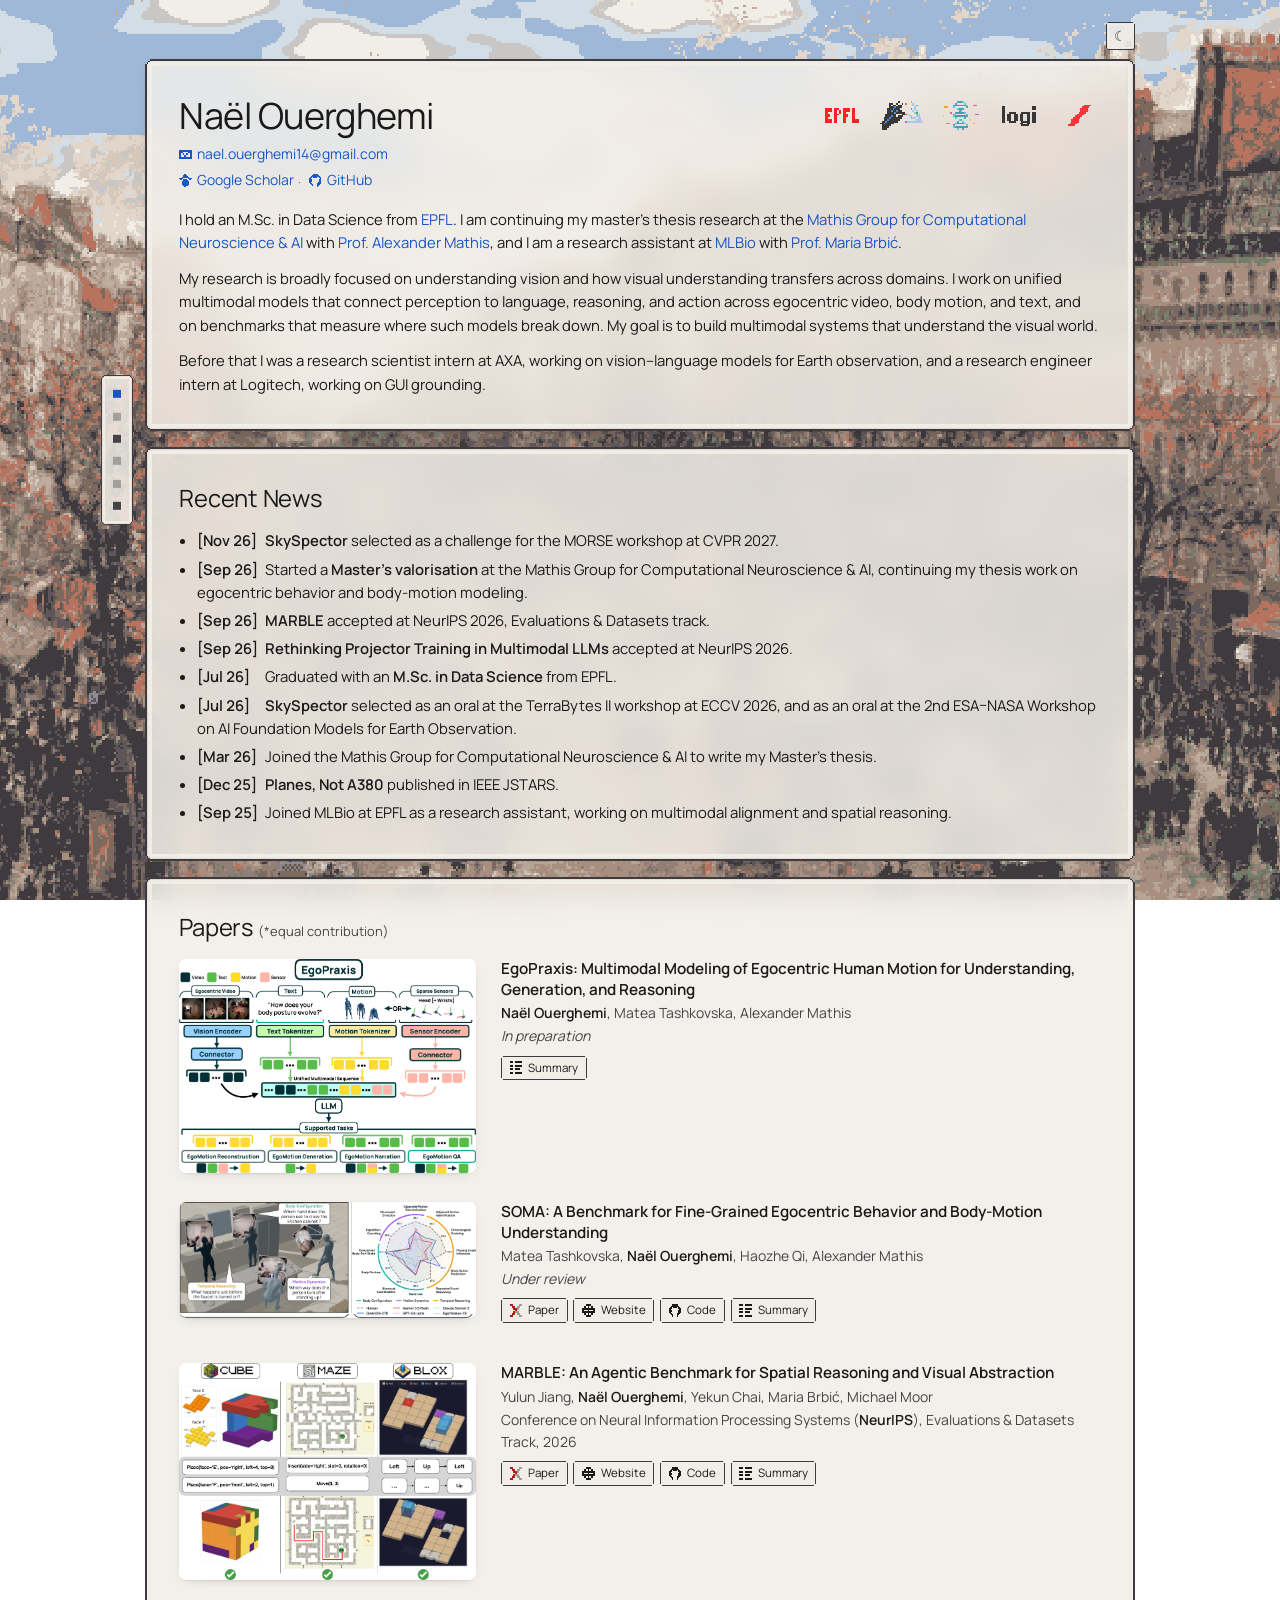
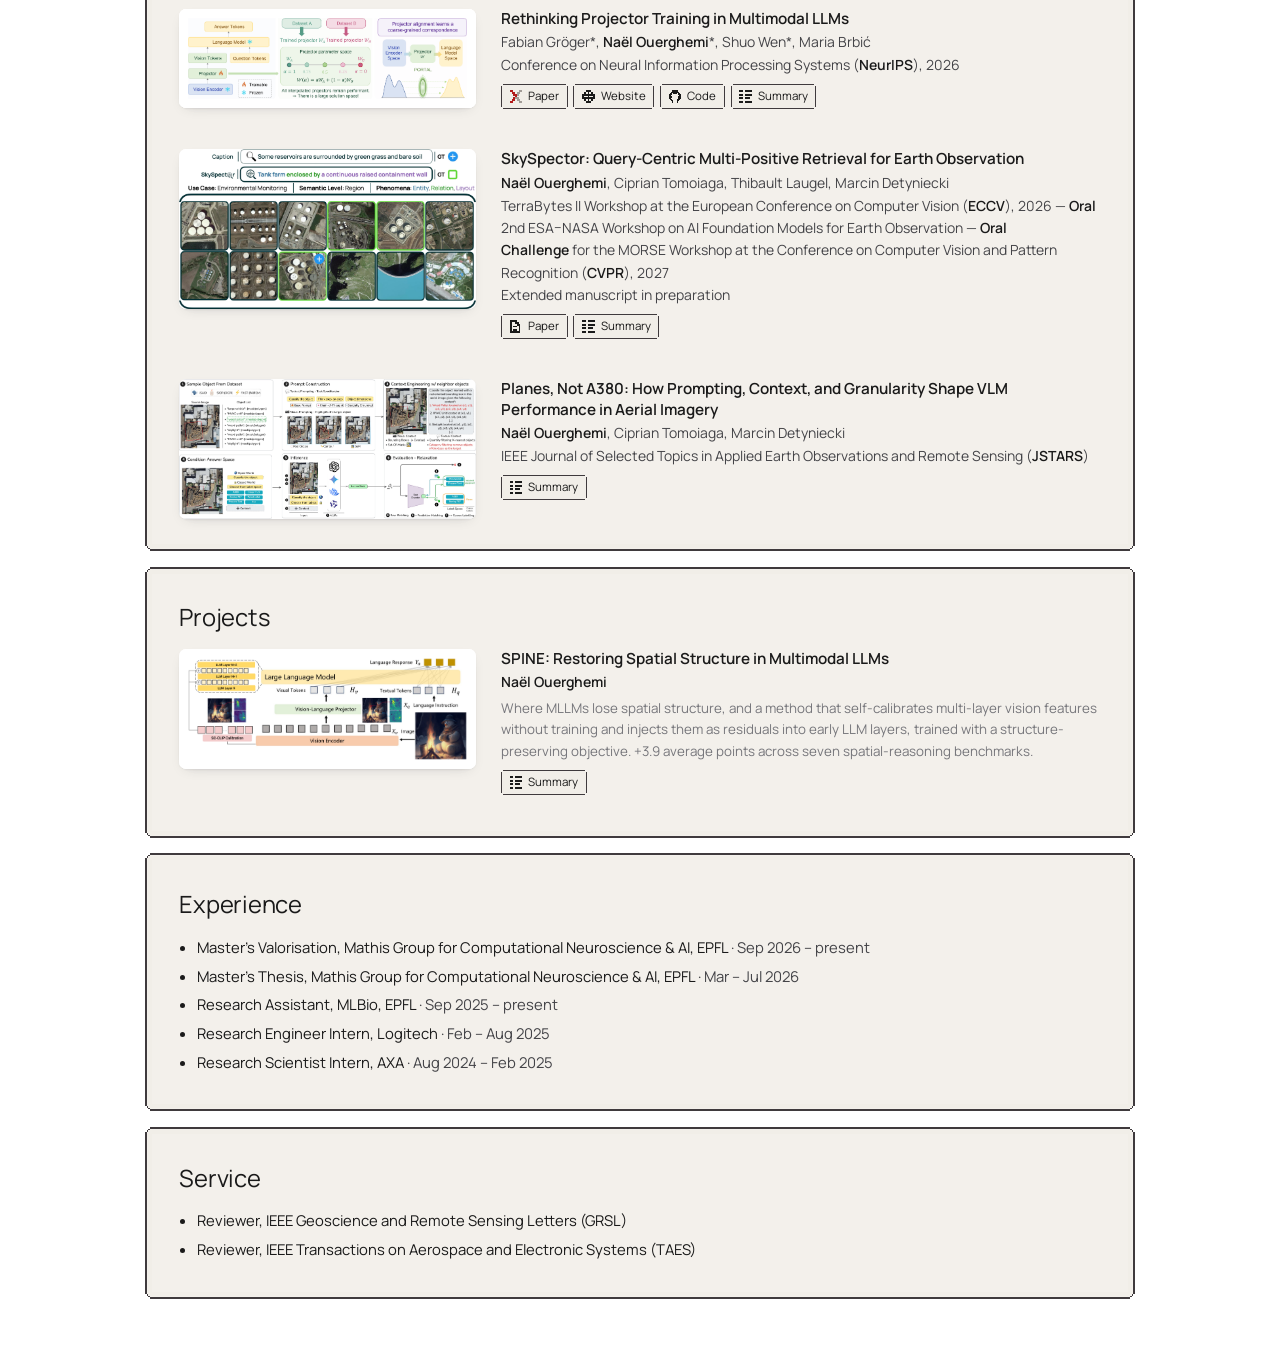
==== commit 2414ca25: "Let it snow on about one visit in five" ====
--- a/index.html
+++ b/index.html
@@ -217,7 +217,7 @@
 
 
 </main>
-<script src="px/scene.js?v=5"></script>
+<script src="px/scene.js?v=6"></script>
 <script src="outline.js?v=1"></script>
 <script>
 // animated thumbnails are decorative, so anyone asking for reduced motion gets
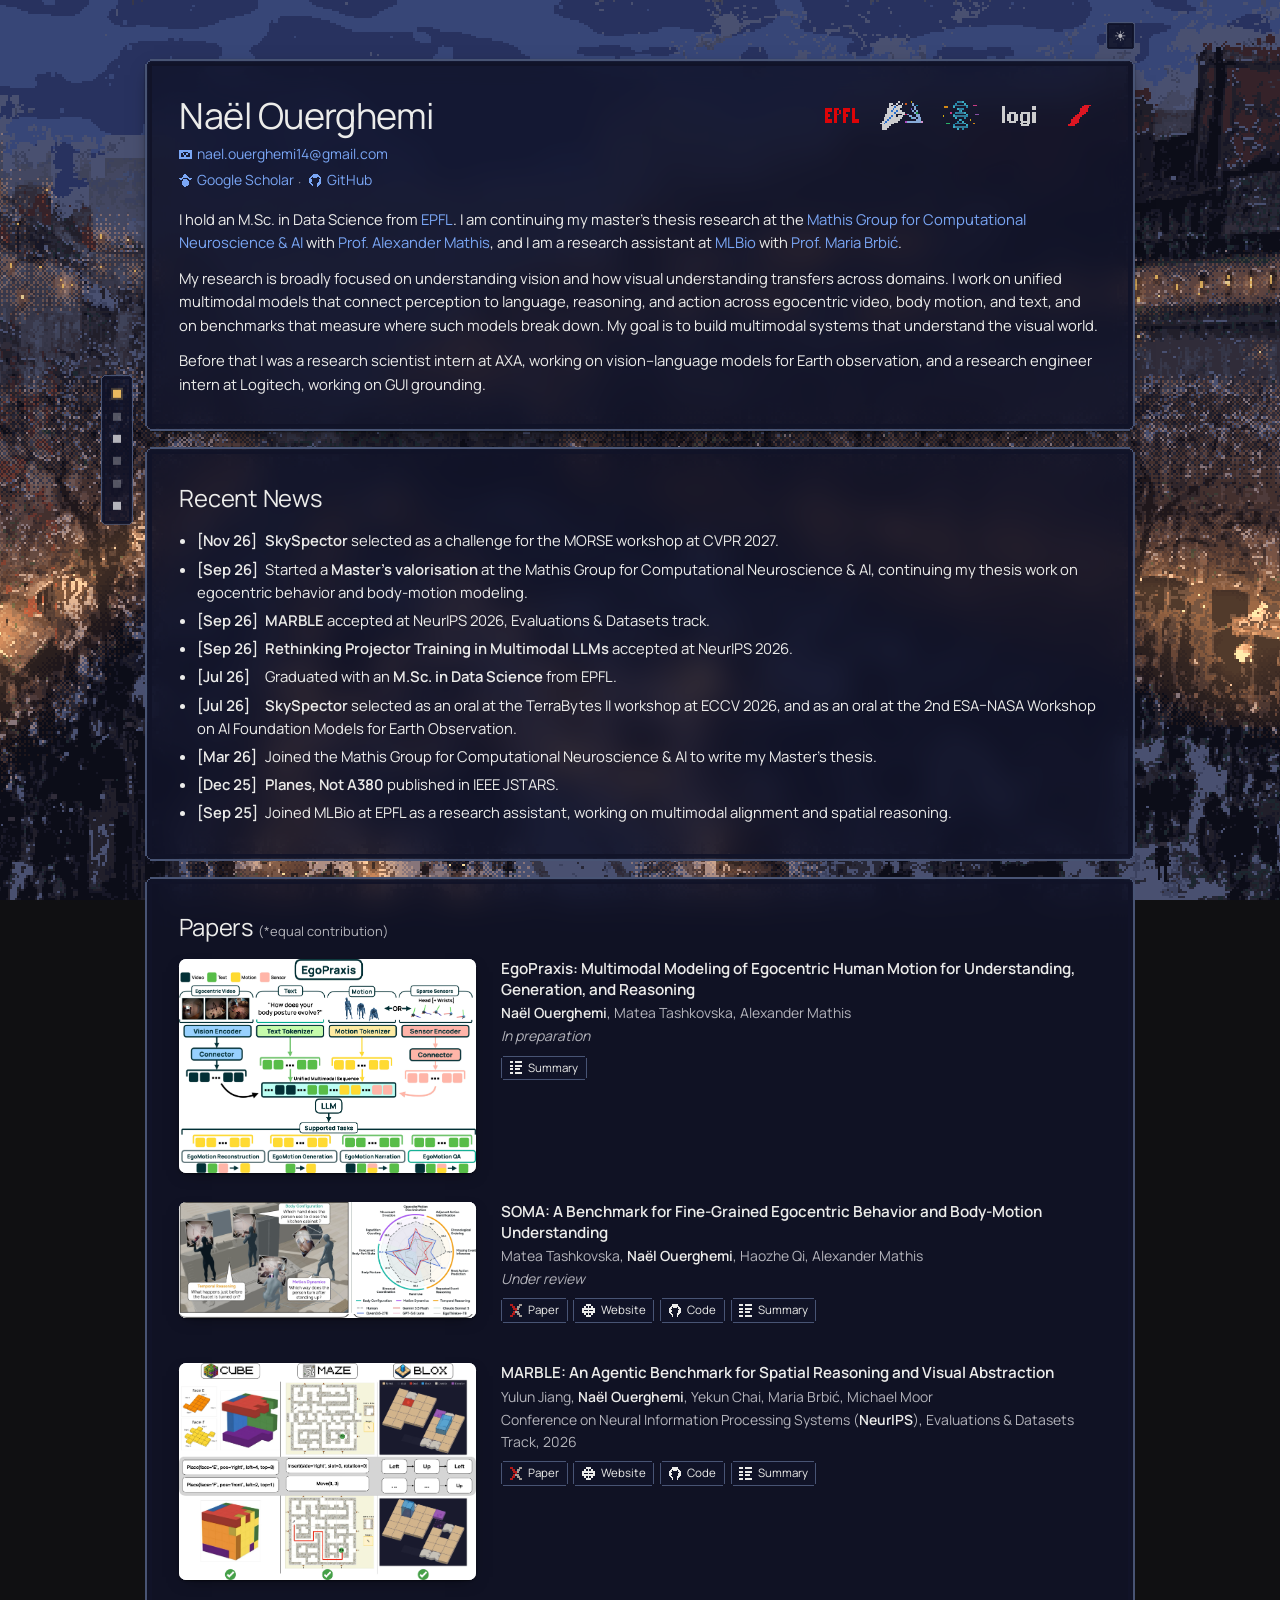
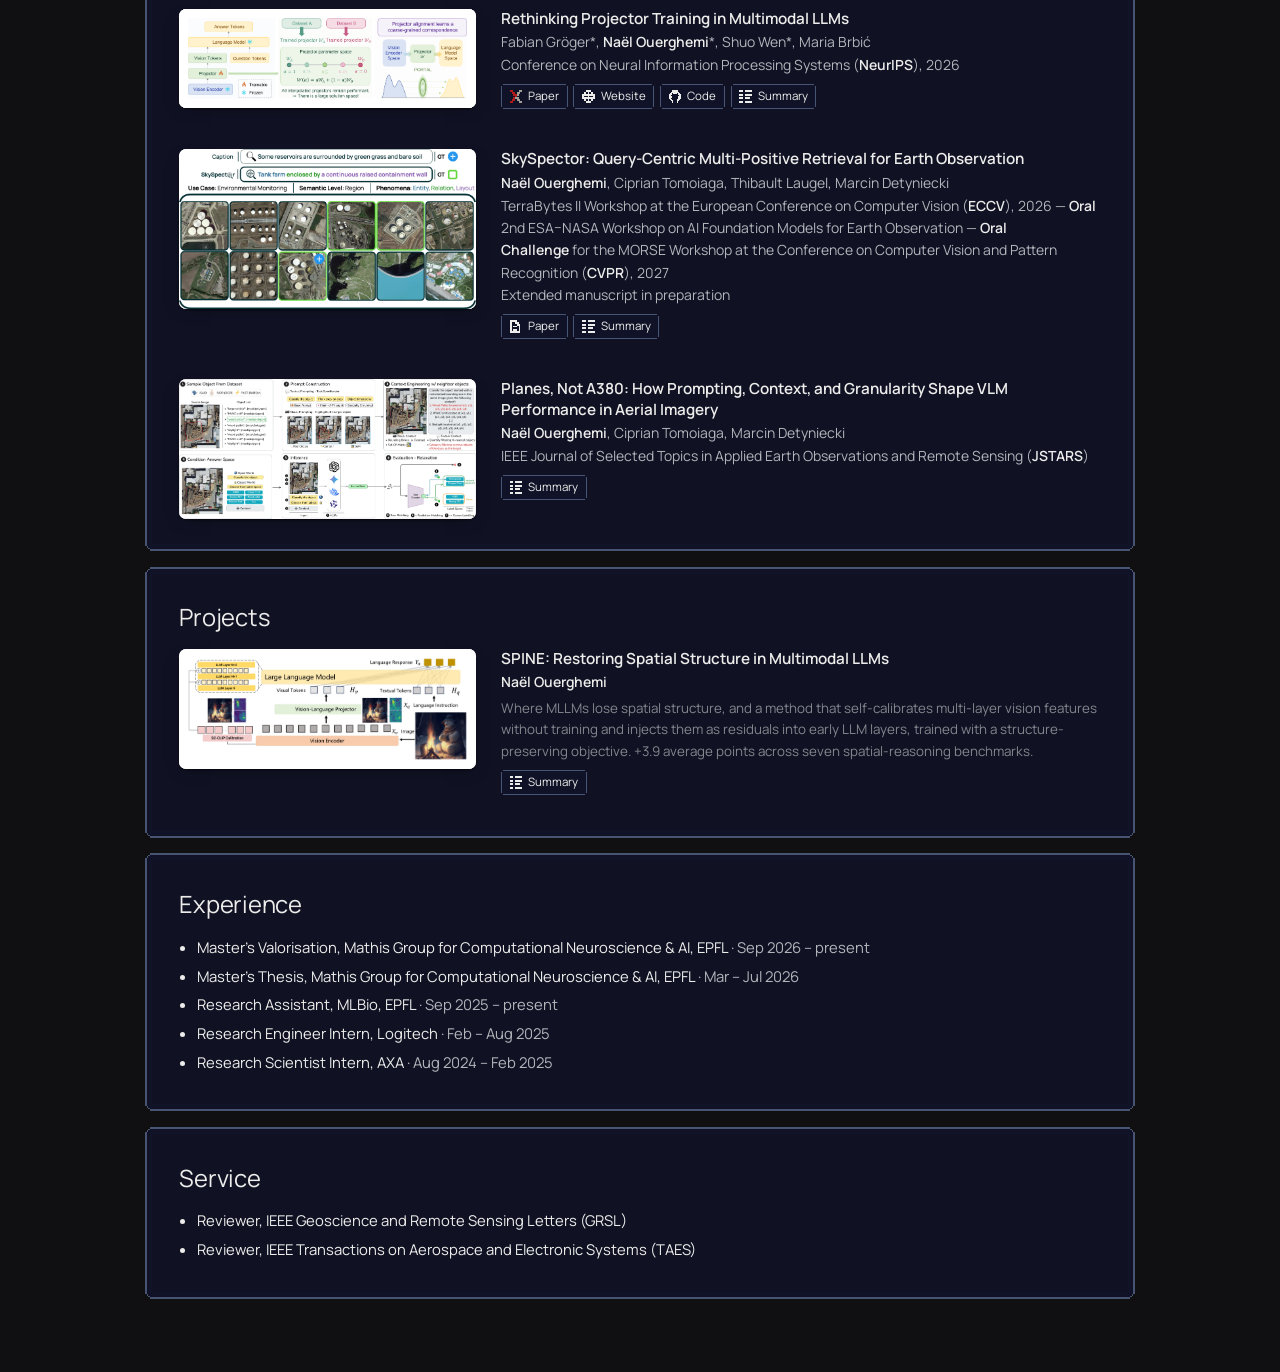
==== commit bb020d01: "Open at night and in the snow by default" ====
--- a/index.html
+++ b/index.html
@@ -9,7 +9,7 @@
 <link rel="icon" type="image/svg+xml" href="icon.svg">
 <link rel="apple-touch-icon" href="icon-180.png">
 <link rel="stylesheet" href="style.css?v=18">
-<script src="theme.js"></script>
+<script src="theme.js?v=2"></script>
 </head>
 <body>
 <canvas id="px" aria-hidden="true"></canvas>
@@ -217,7 +217,7 @@
 
 
 </main>
-<script src="px/scene.js?v=6"></script>
+<script src="px/scene.js?v=7"></script>
 <script src="outline.js?v=1"></script>
 <script>
 // animated thumbnails are decorative, so anyone asking for reduced motion gets
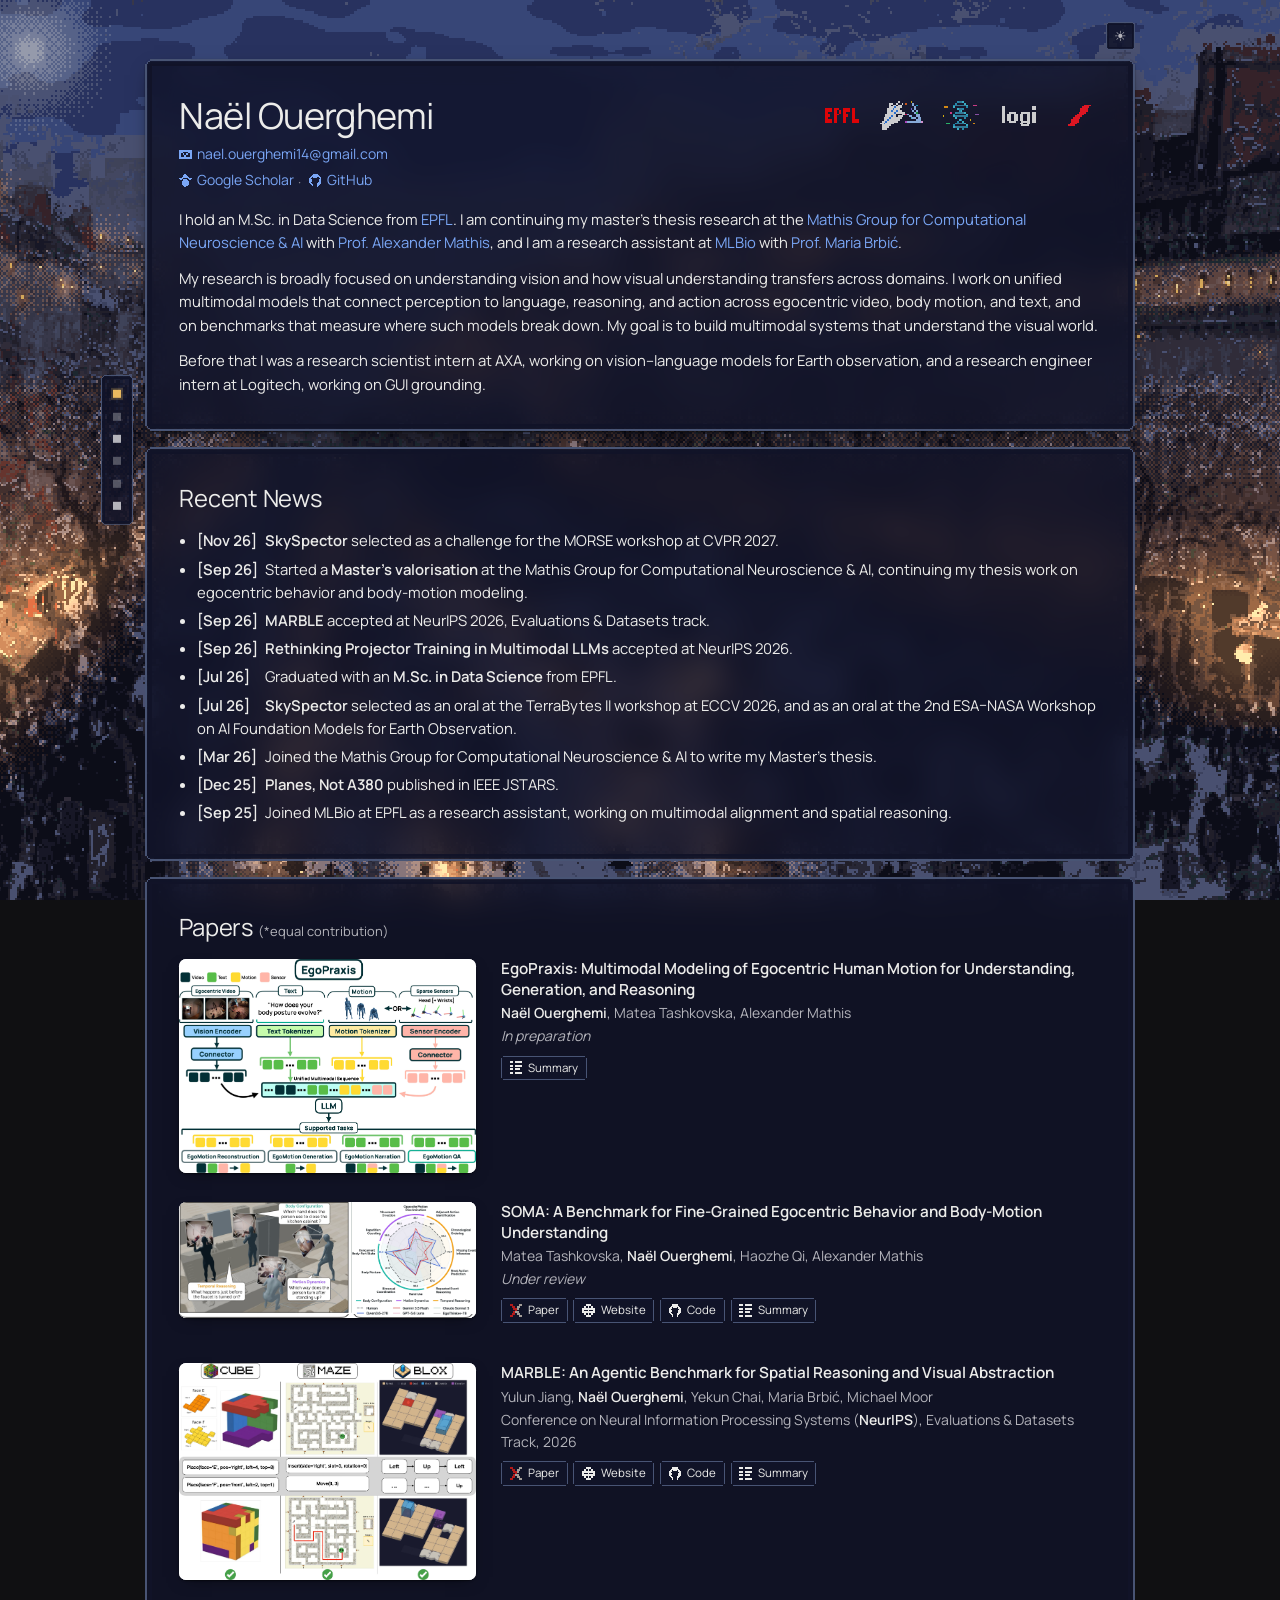
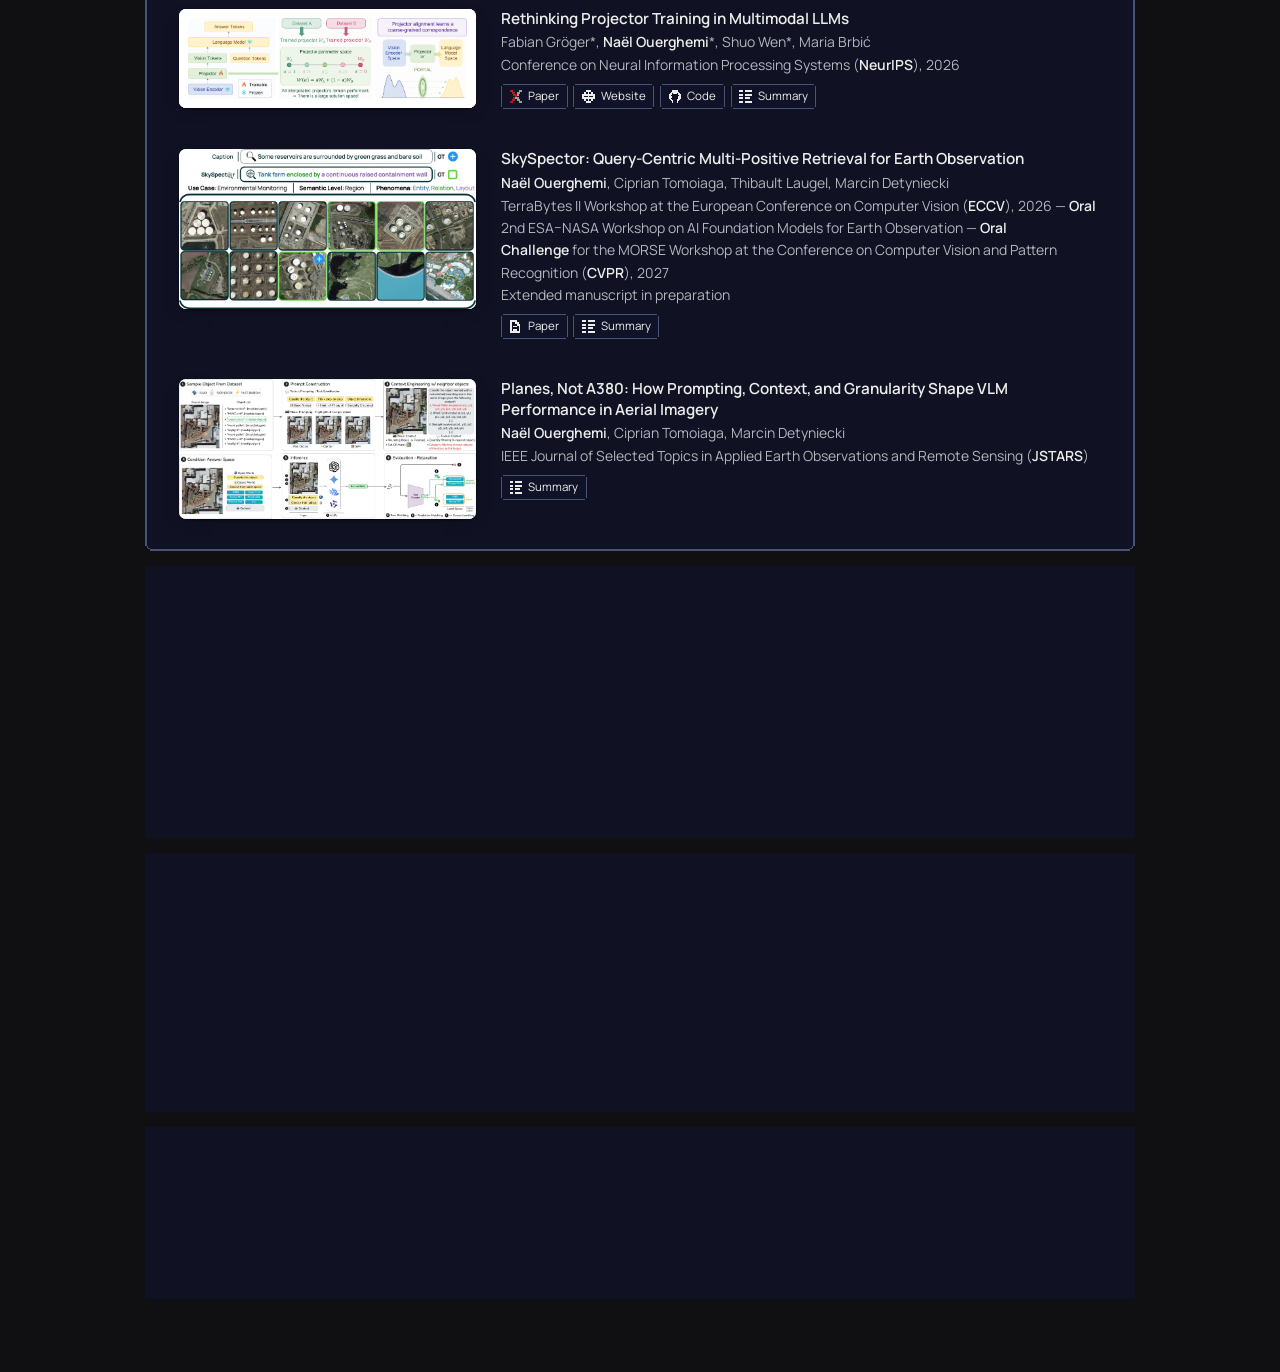
==== commit f6fb6036: "Let the moon glow through the snow clouds" ====
--- a/index.html
+++ b/index.html
@@ -217,7 +217,7 @@
 
 
 </main>
-<script src="px/scene.js?v=7"></script>
+<script src="px/scene.js?v=8"></script>
 <script src="outline.js?v=1"></script>
 <script>
 // animated thumbnails are decorative, so anyone asking for reduced motion gets
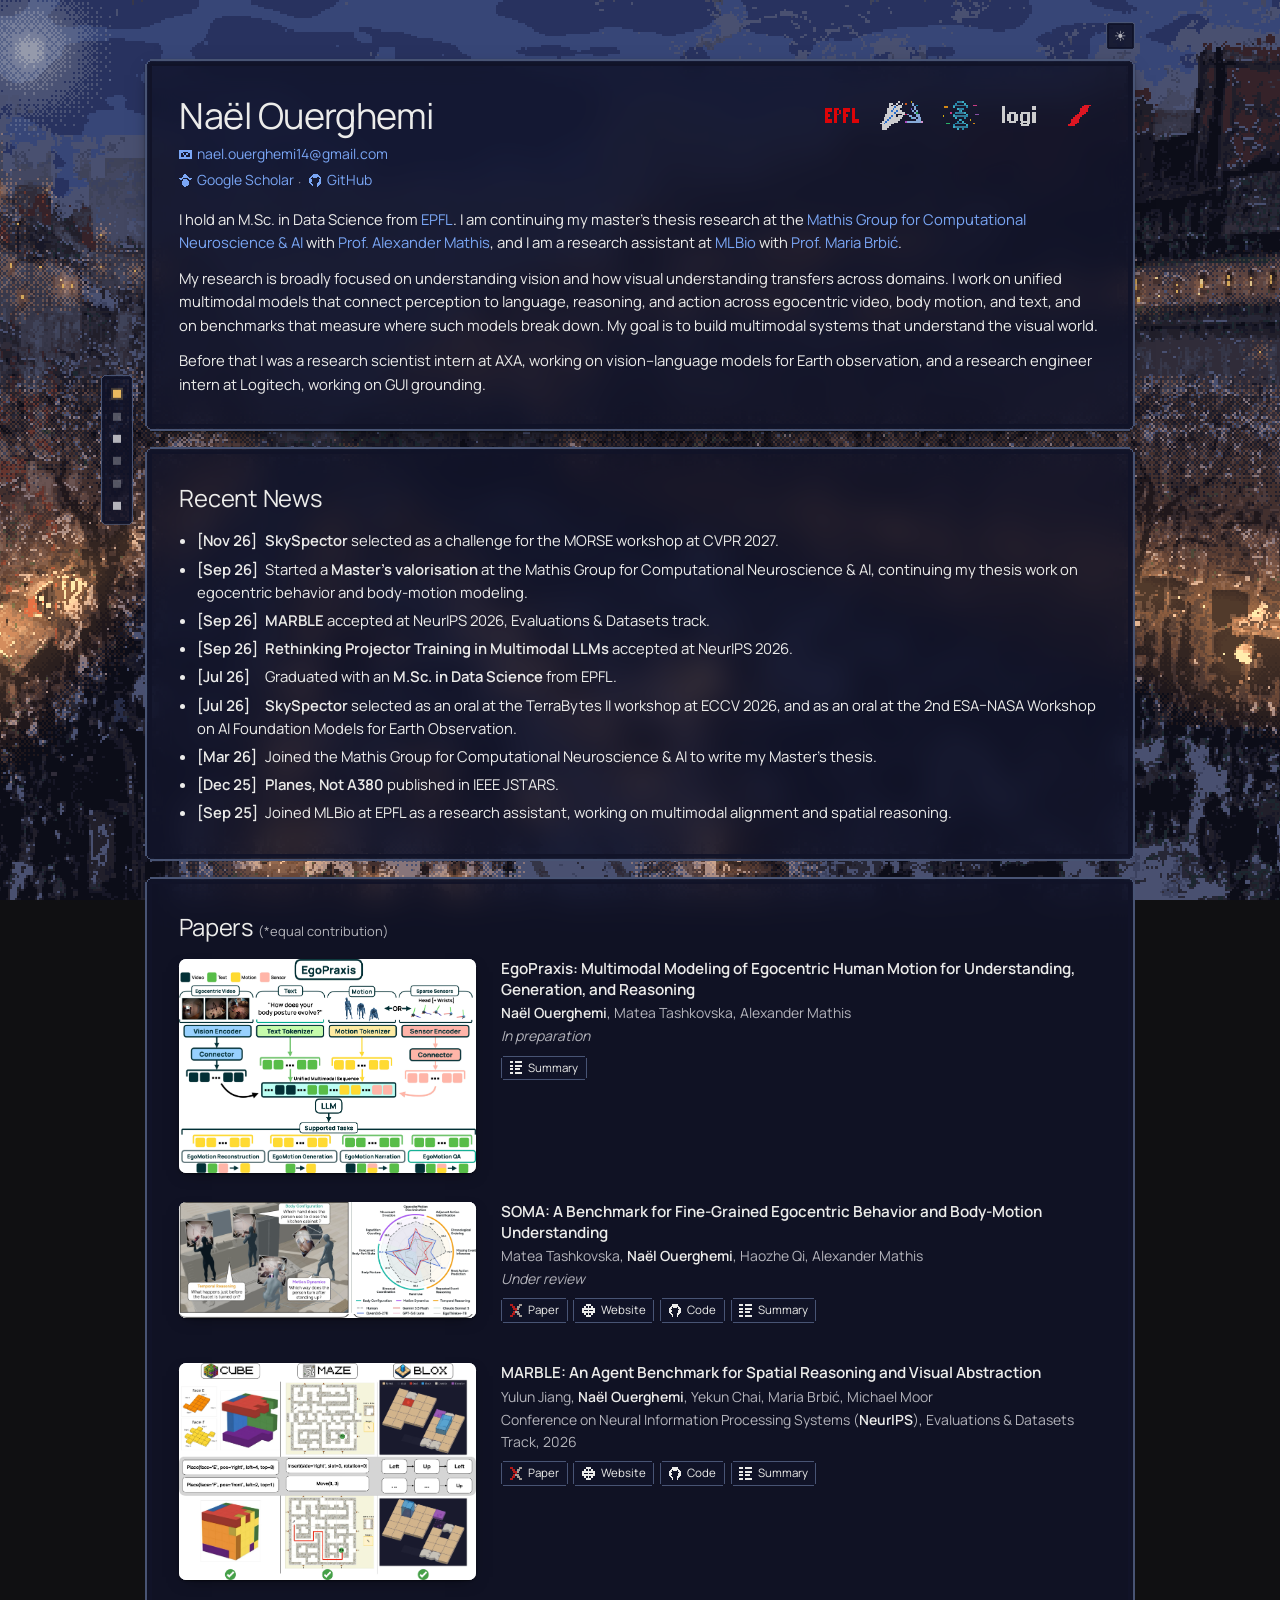
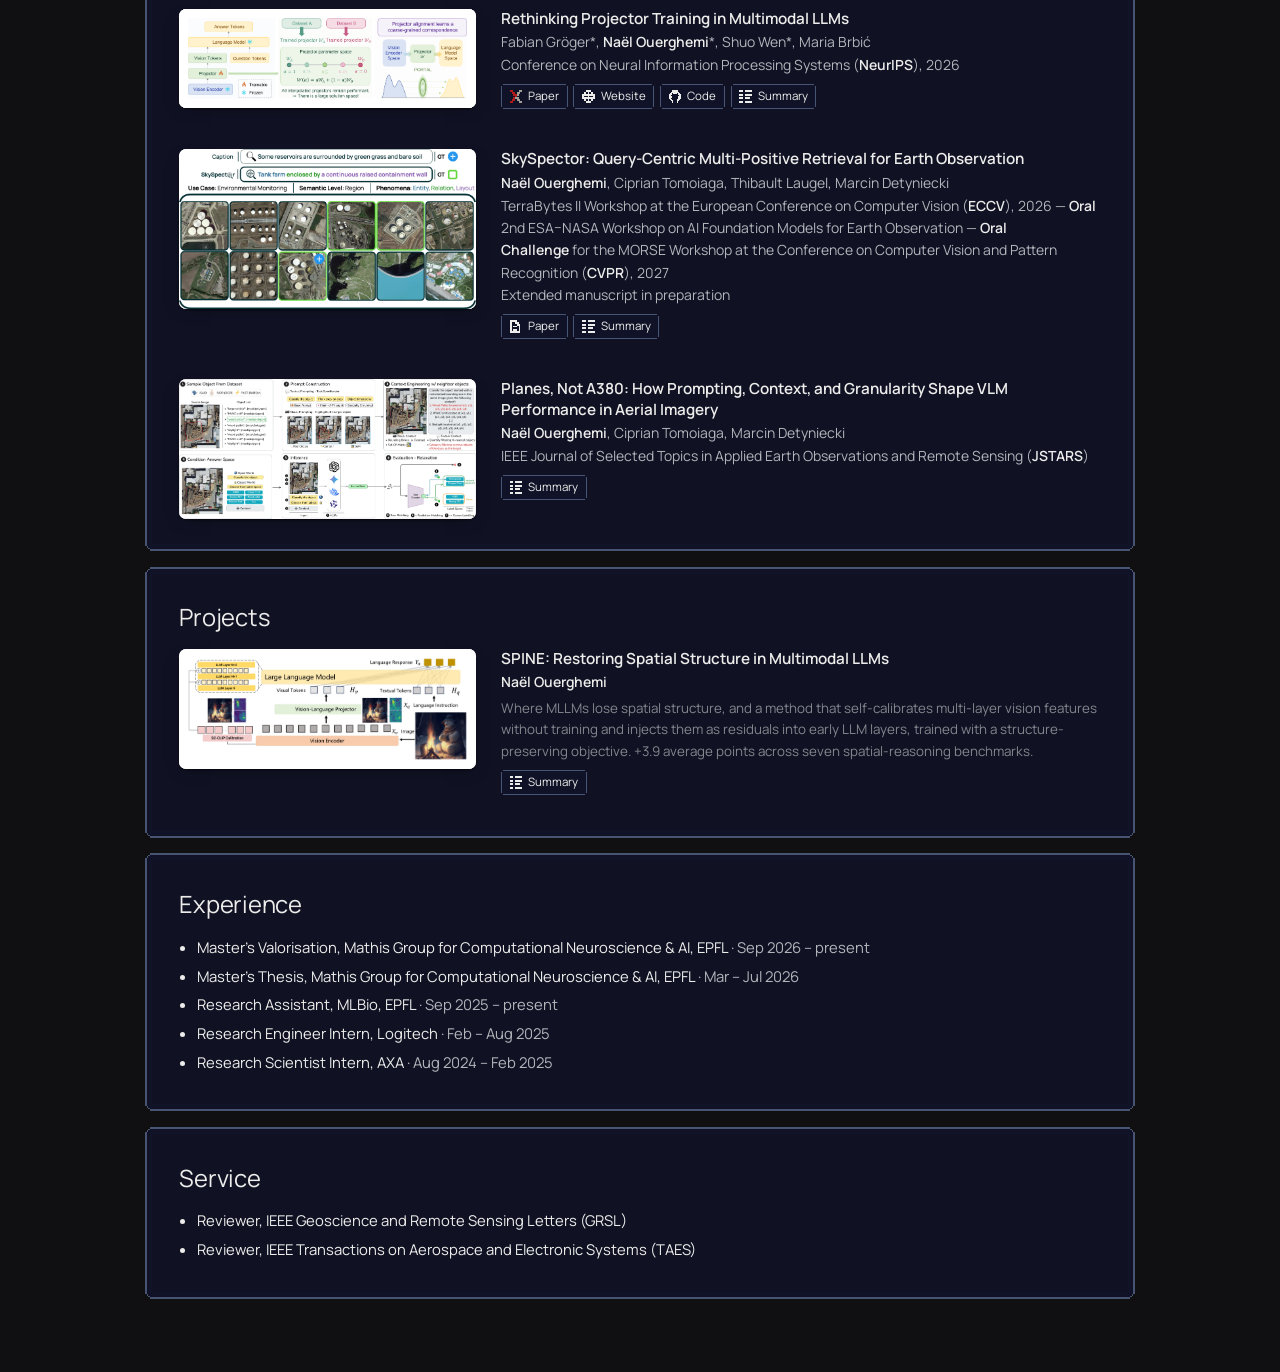
==== commit be7c21bc: "Retitle MARBLE as an agent benchmark" ====
--- a/index.html
+++ b/index.html
@@ -117,7 +117,7 @@
     <div class="pub">
       <a href="marble/"><img class="thumb" src="figs/marble.png" alt="MARBLE environments: CUBE, MAZE, BLOX"></a>
       <div>
-        <p class="ptitle"><a href="marble/">MARBLE: An Agentic Benchmark for Spatial Reasoning and Visual
+        <p class="ptitle"><a href="marble/">MARBLE: An Agent Benchmark for Spatial Reasoning and Visual
         Abstraction</a></p>
         <p class="authors">Yulun Jiang, <span class="me">Na&euml;l Ouerghemi</span>, Yekun Chai, Maria Brbi&#263;, Michael Moor</p>
         <p class="venue">Conference on Neural Information Processing Systems (<strong>NeurIPS</strong>),
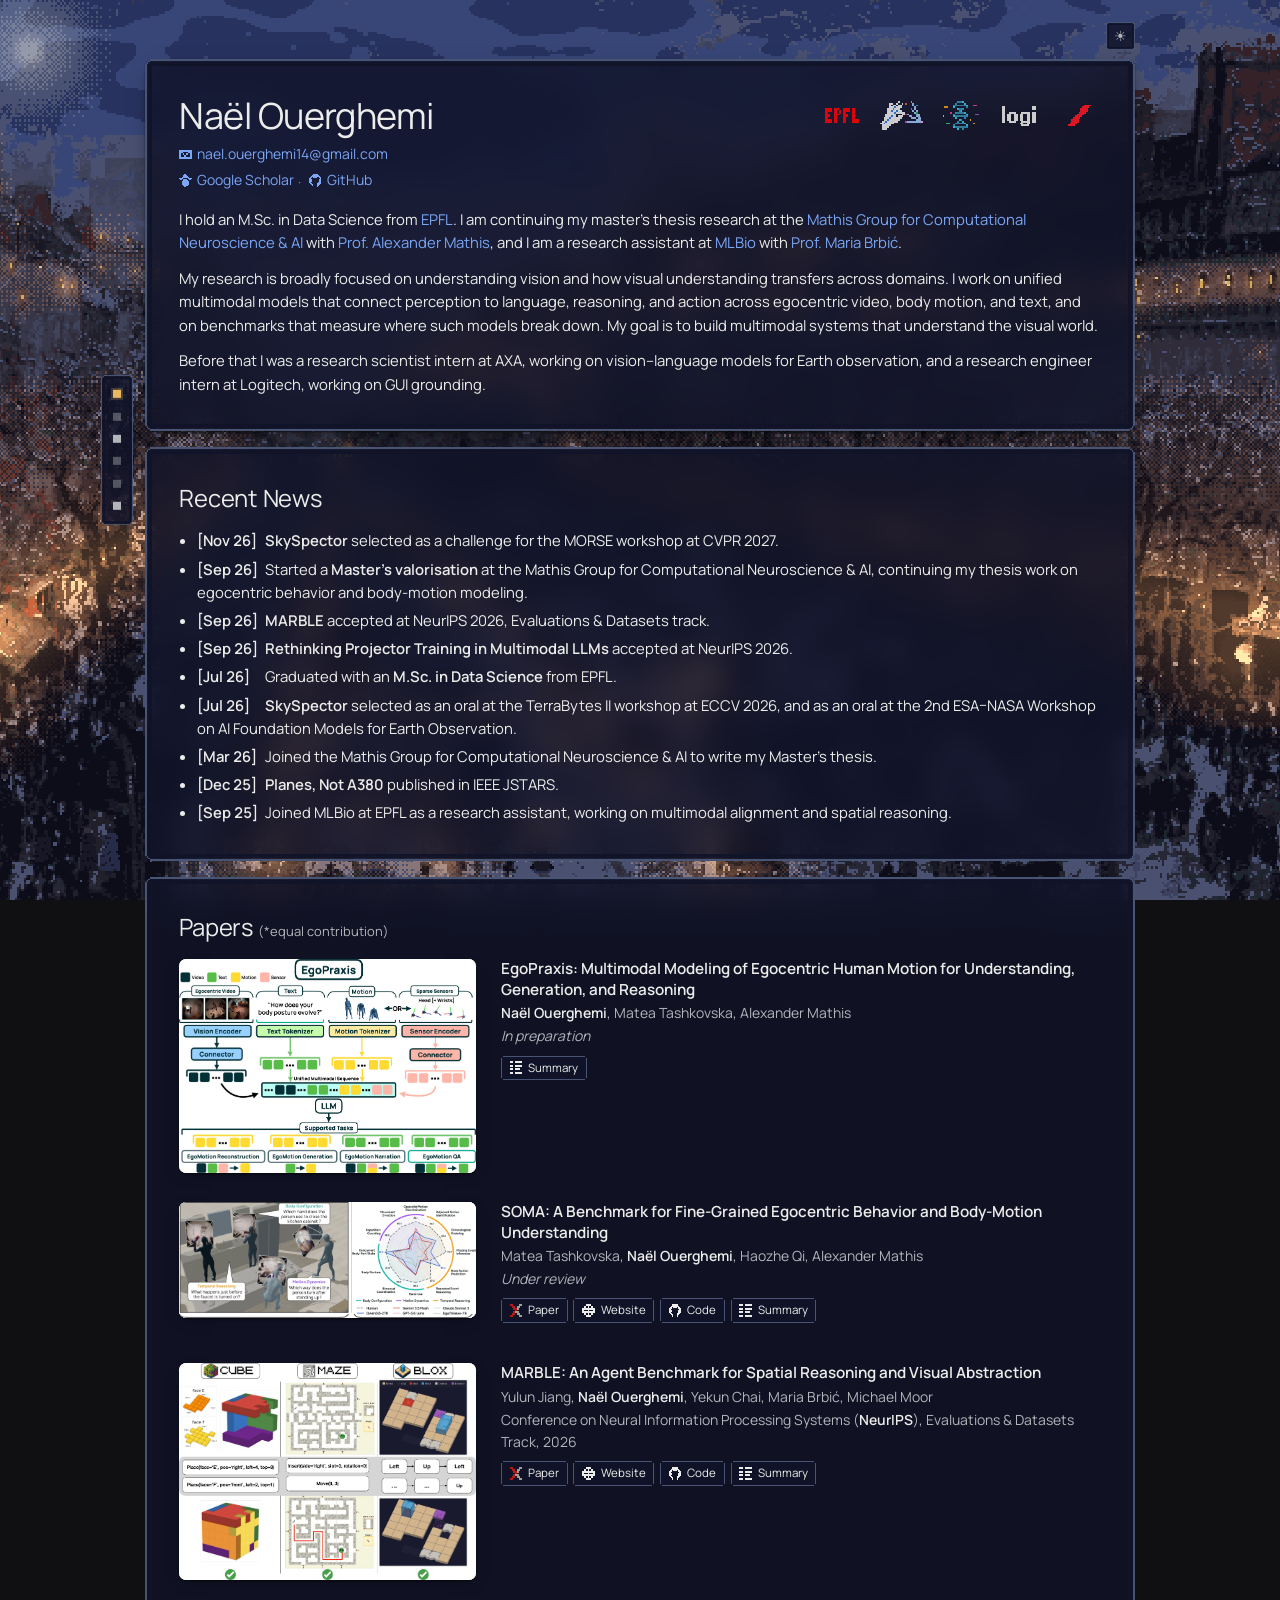
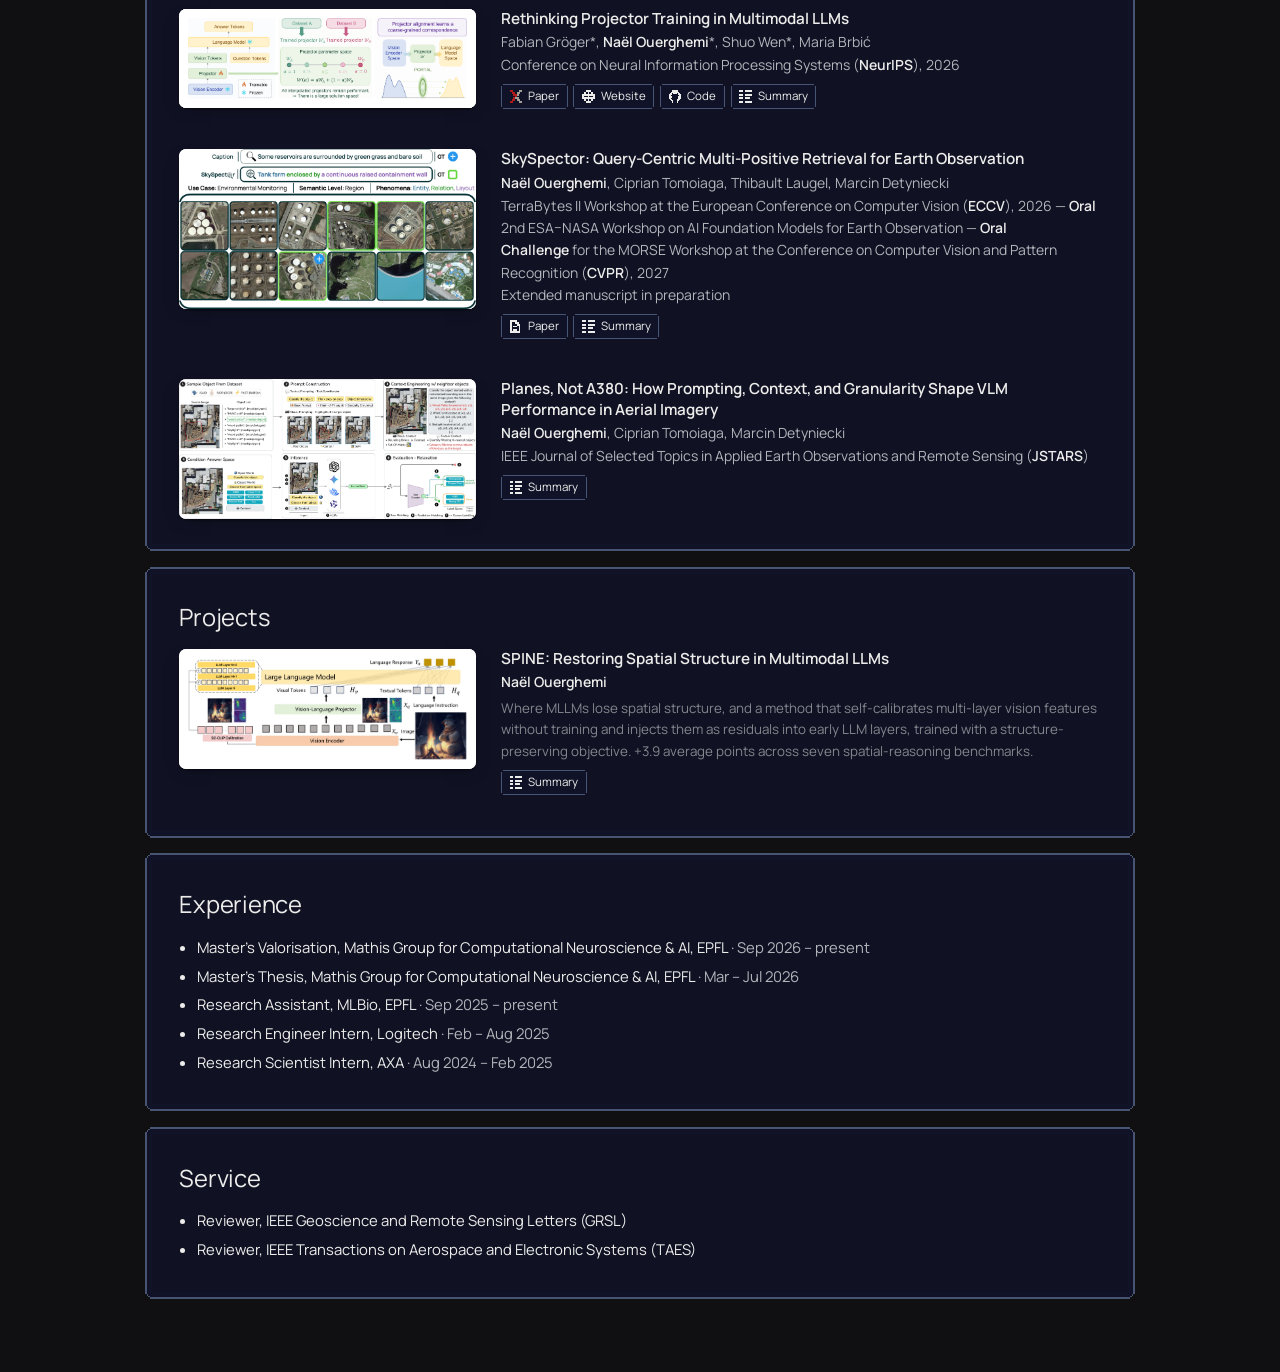
==== commit 61e58d51: "Point the Scholar link at the real profile" ====
--- a/index.html
+++ b/index.html
@@ -34,7 +34,7 @@
         </div>
         <p class="contact"><a href="mailto:nael.ouerghemi14@gmail.com"><svg class="ico" viewBox="0 0 7 7" shape-rendering="crispEdges" aria-hidden="true" focusable="false"><rect x="0" y="1" width="1" height="1"/><rect x="1" y="1" width="1" height="1"/><rect x="2" y="1" width="1" height="1"/><rect x="3" y="1" width="1" height="1"/><rect x="4" y="1" width="1" height="1"/><rect x="5" y="1" width="1" height="1"/><rect x="6" y="1" width="1" height="1"/><rect x="0" y="2" width="1" height="1"/><rect x="1" y="2" width="1" height="1"/><rect x="5" y="2" width="1" height="1"/><rect x="6" y="2" width="1" height="1"/><rect x="0" y="3" width="1" height="1"/><rect x="2" y="3" width="1" height="1"/><rect x="4" y="3" width="1" height="1"/><rect x="6" y="3" width="1" height="1"/><rect x="0" y="4" width="1" height="1"/><rect x="3" y="4" width="1" height="1"/><rect x="6" y="4" width="1" height="1"/><rect x="0" y="5" width="1" height="1"/><rect x="1" y="5" width="1" height="1"/><rect x="2" y="5" width="1" height="1"/><rect x="3" y="5" width="1" height="1"/><rect x="4" y="5" width="1" height="1"/><rect x="5" y="5" width="1" height="1"/><rect x="6" y="5" width="1" height="1"/></svg>nael.ouerghemi14@gmail.com</a></p>
         <p class="linkline">
-          <a href="https://scholar.google.com/citations?user=nael-ouerghemi" target="_blank" rel="noopener noreferrer"><svg class="ico" viewBox="0 0 14 14" shape-rendering="crispEdges" aria-hidden="true" focusable="false"><rect x="6" y="0" width="2" height="1"/><rect x="5" y="1" width="4" height="1"/><rect x="4" y="2" width="6" height="1"/><rect x="3" y="3" width="8" height="1"/><rect x="1" y="4" width="12" height="1"/><rect x="0" y="5" width="4" height="1"/><rect x="10" y="5" width="4" height="1"/><rect x="1" y="6" width="2" height="1"/><rect x="5" y="6" width="4" height="1"/><rect x="11" y="6" width="2" height="1"/><rect x="4" y="7" width="6" height="1"/><rect x="3" y="8" width="8" height="1"/><rect x="3" y="9" width="8" height="1"/><rect x="3" y="10" width="8" height="1"/><rect x="3" y="11" width="8" height="1"/><rect x="4" y="12" width="6" height="1"/><rect x="6" y="13" width="2" height="1"/></svg>Google Scholar</a><span class="sep">&middot;</span>
+          <a href="https://scholar.google.com/citations?user=hWSM29QAAAAJ" target="_blank" rel="noopener noreferrer"><svg class="ico" viewBox="0 0 14 14" shape-rendering="crispEdges" aria-hidden="true" focusable="false"><rect x="6" y="0" width="2" height="1"/><rect x="5" y="1" width="4" height="1"/><rect x="4" y="2" width="6" height="1"/><rect x="3" y="3" width="8" height="1"/><rect x="1" y="4" width="12" height="1"/><rect x="0" y="5" width="4" height="1"/><rect x="10" y="5" width="4" height="1"/><rect x="1" y="6" width="2" height="1"/><rect x="5" y="6" width="4" height="1"/><rect x="11" y="6" width="2" height="1"/><rect x="4" y="7" width="6" height="1"/><rect x="3" y="8" width="8" height="1"/><rect x="3" y="9" width="8" height="1"/><rect x="3" y="10" width="8" height="1"/><rect x="3" y="11" width="8" height="1"/><rect x="4" y="12" width="6" height="1"/><rect x="6" y="13" width="2" height="1"/></svg>Google Scholar</a><span class="sep">&middot;</span>
           <a href="https://github.com/ghemDD" target="_blank" rel="noopener noreferrer"><svg class="ico" viewBox="0 0 14 14" shape-rendering="crispEdges" aria-hidden="true" focusable="false"><rect x="4" y="0" width="6" height="1"/><rect x="3" y="1" width="8" height="1"/><rect x="2" y="2" width="10" height="1"/><rect x="1" y="3" width="2" height="1"/><rect x="5" y="3" width="4" height="1"/><rect x="11" y="3" width="2" height="1"/><rect x="0" y="4" width="3" height="1"/><rect x="11" y="4" width="3" height="1"/><rect x="0" y="5" width="2" height="1"/><rect x="12" y="5" width="2" height="1"/><rect x="0" y="6" width="3" height="1"/><rect x="11" y="6" width="3" height="1"/><rect x="0" y="7" width="3" height="1"/><rect x="11" y="7" width="3" height="1"/><rect x="0" y="8" width="3" height="1"/><rect x="11" y="8" width="3" height="1"/><rect x="0" y="9" width="2" height="1"/><rect x="10" y="9" width="4" height="1"/><rect x="1" y="10" width="2" height="1"/><rect x="9" y="10" width="4" height="1"/><rect x="2" y="11" width="3" height="1"/><rect x="9" y="11" width="3" height="1"/><rect x="3" y="12" width="2" height="1"/><rect x="9" y="12" width="2" height="1"/><rect x="4" y="13" width="1" height="1"/><rect x="9" y="13" width="1" height="1"/></svg>GitHub</a>
         </p>
         <div class="bio">
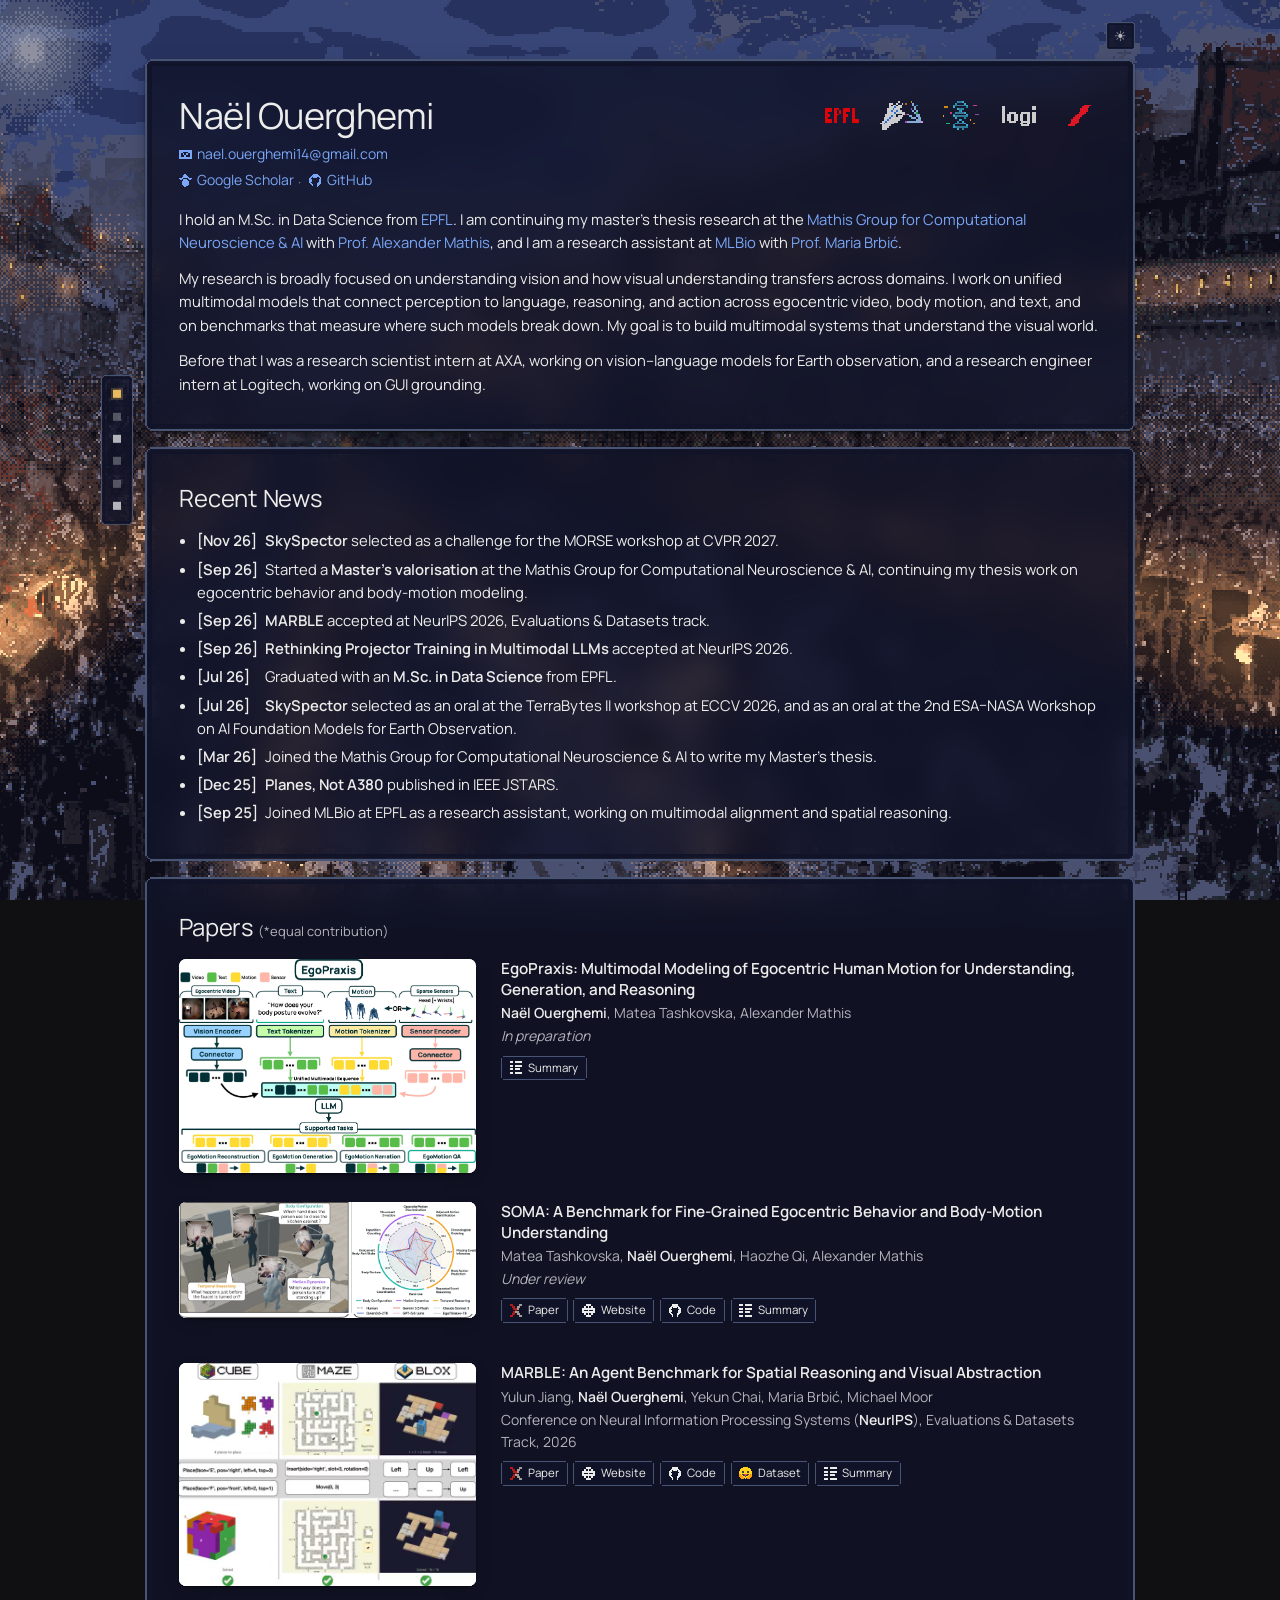
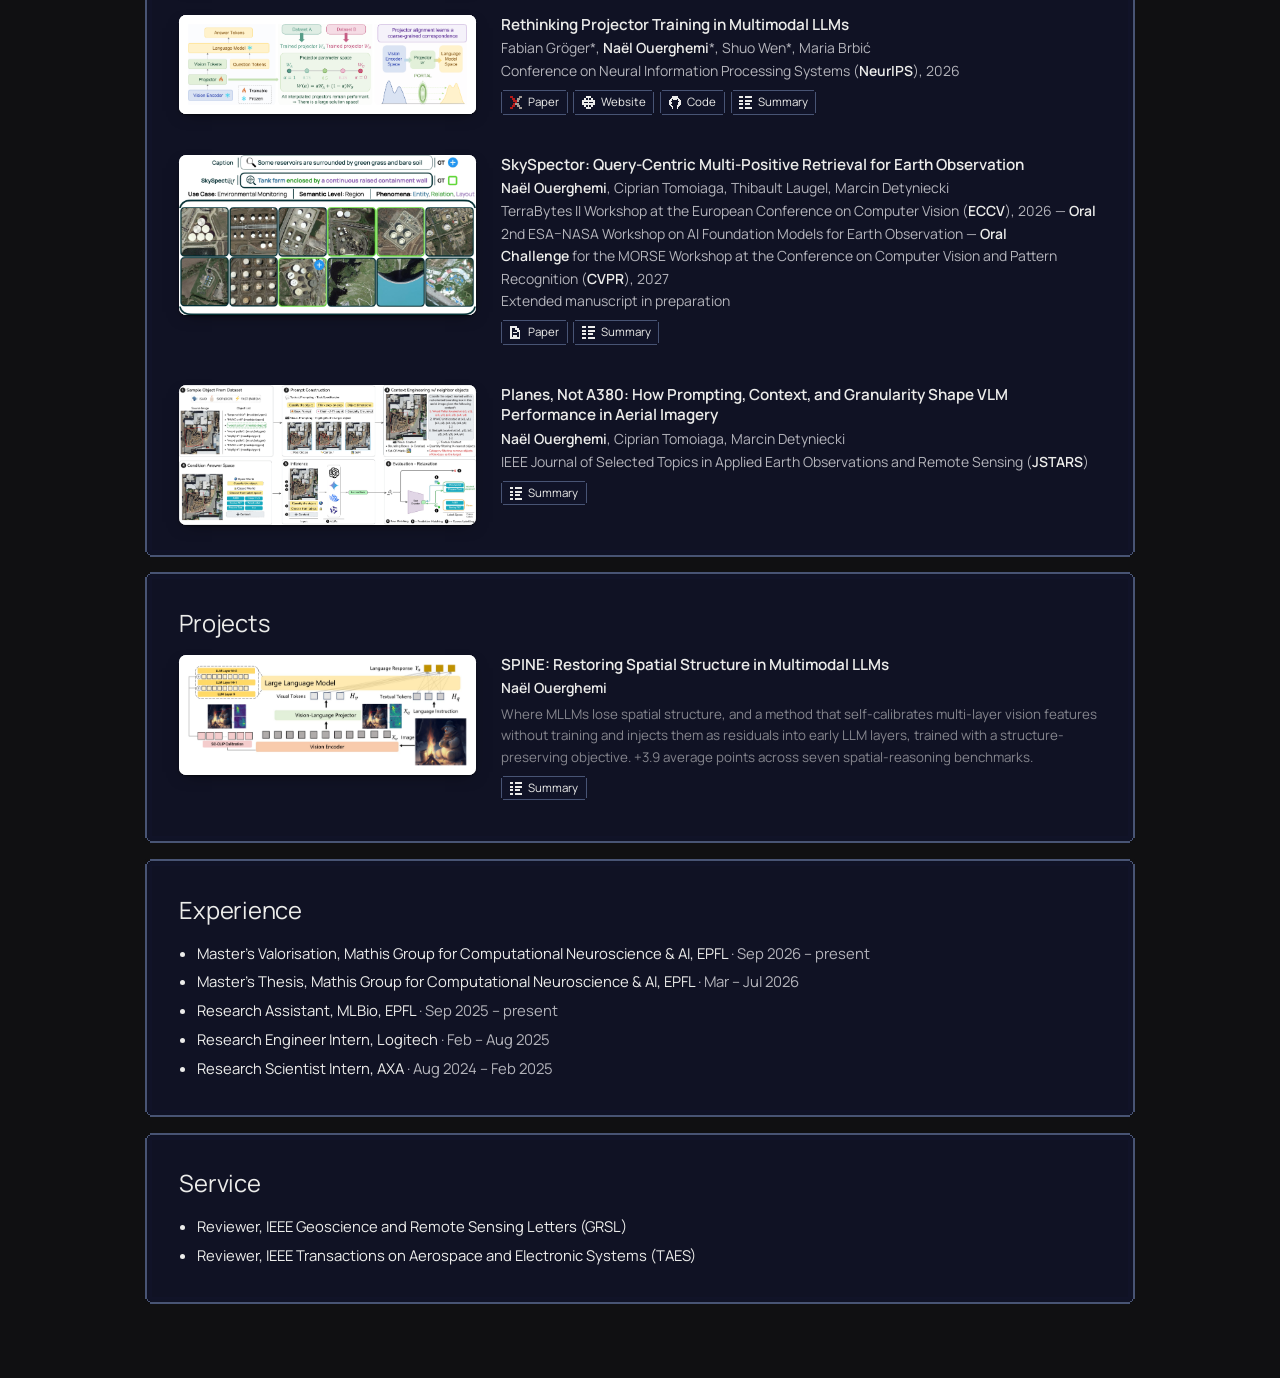
==== commit 9f32c526: "Animate MARBLE: live thumbnail, environment GIF, new code and dataset links" ====
--- a/index.html
+++ b/index.html
@@ -8,7 +8,7 @@
 <meta name="author" content="Na&euml;l Ouerghemi">
 <link rel="icon" type="image/svg+xml" href="icon.svg">
 <link rel="apple-touch-icon" href="icon-180.png">
-<link rel="stylesheet" href="style.css?v=18">
+<link rel="stylesheet" href="style.css?v=20">
 <script src="theme.js?v=2"></script>
 </head>
 <body>
@@ -115,7 +115,7 @@
     </div>
 
     <div class="pub">
-      <a href="marble/"><img class="thumb" src="figs/marble.png" alt="MARBLE environments: CUBE, MAZE, BLOX"></a>
+      <a href="marble/"><video class="thumb" muted loop playsinline preload="none" poster="figs/marble_thumb_poster.jpg?v=4" aria-label="MARBLE environments: CUBE, MAZE, BLOX"><source src="figs/marble_thumb.mp4?v=4" type="video/mp4"></video></a>
       <div>
         <p class="ptitle"><a href="marble/">MARBLE: An Agent Benchmark for Spatial Reasoning and Visual
         Abstraction</a></p>
@@ -125,7 +125,8 @@
         <p class="plinks">
           <a href="https://arxiv.org/pdf/2506.22992" target="_blank" rel="noopener noreferrer">Paper</a>
           <a href="https://marble-benchmark.github.io/" target="_blank" rel="noopener noreferrer">Website</a>
-          <a href="https://github.com/eth-medical-ai-lab/multimodal-reasoning-bench" target="_blank" rel="noopener noreferrer">Code</a>
+          <a href="https://github.com/eth-medical-ai-lab/marble" target="_blank" rel="noopener noreferrer">Code</a>
+          <a href="https://huggingface.co/datasets/mrble/MARBLE" target="_blank" rel="noopener noreferrer">Dataset</a>
           <a href="marble/">Summary</a>
         </p>
       </div>
--- a/style.css
+++ b/style.css
@@ -316,6 +316,8 @@
 .plinks a[href*="pdf"], .links a[href*="pdf"] { --ico:url("data:image/svg+xml,%3Csvg xmlns='http://www.w3.org/2000/svg' viewBox='0 0 7 7' shape-rendering='crispEdges'%3E%3Crect x='0' y='0' width='1' height='1'/%3E%3Crect x='1' y='0' width='1' height='1'/%3E%3Crect x='2' y='0' width='1' height='1'/%3E%3Crect x='3' y='0' width='1' height='1'/%3E%3Crect x='0' y='1' width='1' height='1'/%3E%3Crect x='3' y='1' width='1' height='1'/%3E%3Crect x='4' y='1' width='1' height='1'/%3E%3Crect x='0' y='2' width='1' height='1'/%3E%3Crect x='4' y='2' width='1' height='1'/%3E%3Crect x='5' y='2' width='1' height='1'/%3E%3Crect x='0' y='3' width='1' height='1'/%3E%3Crect x='2' y='3' width='1' height='1'/%3E%3Crect x='3' y='3' width='1' height='1'/%3E%3Crect x='5' y='3' width='1' height='1'/%3E%3Crect x='0' y='4' width='1' height='1'/%3E%3Crect x='5' y='4' width='1' height='1'/%3E%3Crect x='0' y='5' width='1' height='1'/%3E%3Crect x='2' y='5' width='1' height='1'/%3E%3Crect x='3' y='5' width='1' height='1'/%3E%3Crect x='5' y='5' width='1' height='1'/%3E%3Crect x='0' y='6' width='1' height='1'/%3E%3Crect x='1' y='6' width='1' height='1'/%3E%3Crect x='2' y='6' width='1' height='1'/%3E%3Crect x='3' y='6' width='1' height='1'/%3E%3Crect x='4' y='6' width='1' height='1'/%3E%3Crect x='5' y='6' width='1' height='1'/%3E%3C/svg%3E"); }
 .plinks a[href*="arxiv.org"], .links a[href*="arxiv.org"] { --ico:url("data:image/svg+xml,%3Csvg xmlns='http://www.w3.org/2000/svg' viewBox='0 0 7 7' shape-rendering='crispEdges'%3E%3Crect x='0' y='0' width='1' height='1'/%3E%3Crect x='1' y='0' width='1' height='1'/%3E%3Crect x='6' y='0' width='1' height='1'/%3E%3Crect x='1' y='1' width='1' height='1'/%3E%3Crect x='5' y='1' width='1' height='1'/%3E%3Crect x='2' y='2' width='1' height='1'/%3E%3Crect x='4' y='2' width='1' height='1'/%3E%3Crect x='3' y='3' width='1' height='1'/%3E%3Crect x='2' y='4' width='1' height='1'/%3E%3Crect x='4' y='4' width='1' height='1'/%3E%3Crect x='1' y='5' width='1' height='1'/%3E%3Crect x='5' y='5' width='1' height='1'/%3E%3Crect x='0' y='6' width='1' height='1'/%3E%3Crect x='6' y='6' width='1' height='1'/%3E%3Crect x='7' y='6' width='1' height='1'/%3E%3C/svg%3E"); }
 .plinks a[href*="github.com"], .links a[href*="github.com"] { --ico:url("data:image/svg+xml,%3Csvg xmlns='http://www.w3.org/2000/svg' viewBox='0 0 14 14' shape-rendering='crispEdges'%3E%3Crect x='4' y='0' width='6' height='1'/%3E%3Crect x='3' y='1' width='8' height='1'/%3E%3Crect x='2' y='2' width='10' height='1'/%3E%3Crect x='1' y='3' width='2' height='1'/%3E%3Crect x='5' y='3' width='4' height='1'/%3E%3Crect x='11' y='3' width='2' height='1'/%3E%3Crect x='0' y='4' width='3' height='1'/%3E%3Crect x='11' y='4' width='3' height='1'/%3E%3Crect x='0' y='5' width='2' height='1'/%3E%3Crect x='12' y='5' width='2' height='1'/%3E%3Crect x='0' y='6' width='3' height='1'/%3E%3Crect x='11' y='6' width='3' height='1'/%3E%3Crect x='0' y='7' width='3' height='1'/%3E%3Crect x='11' y='7' width='3' height='1'/%3E%3Crect x='0' y='8' width='3' height='1'/%3E%3Crect x='11' y='8' width='3' height='1'/%3E%3Crect x='0' y='9' width='2' height='1'/%3E%3Crect x='10' y='9' width='4' height='1'/%3E%3Crect x='1' y='10' width='2' height='1'/%3E%3Crect x='9' y='10' width='4' height='1'/%3E%3Crect x='2' y='11' width='3' height='1'/%3E%3Crect x='9' y='11' width='3' height='1'/%3E%3Crect x='3' y='12' width='2' height='1'/%3E%3Crect x='9' y='12' width='2' height='1'/%3E%3Crect x='4' y='13' width='1' height='1'/%3E%3Crect x='9' y='13' width='1' height='1'/%3E%3C/svg%3E"); }
+.plinks a[href*="huggingface.co"]::before, .links a[href*="huggingface.co"]::before { -webkit-mask:none; mask:none;
+  background:url("data:image/svg+xml,%3Csvg xmlns='http://www.w3.org/2000/svg' viewBox='0 0 14 14' shape-rendering='crispEdges'%3E%3Crect x='4' y='0' width='6' height='1' fill='%23ffd21e'/%3E%3Crect x='2' y='1' width='10' height='1' fill='%23ffd21e'/%3E%3Crect x='1' y='2' width='12' height='1' fill='%23ffd21e'/%3E%3Crect x='1' y='3' width='12' height='1' fill='%23ffd21e'/%3E%3Crect x='0' y='4' width='3' height='1' fill='%23ffd21e'/%3E%3Crect x='3' y='4' width='2' height='1' fill='%233a3b45'/%3E%3Crect x='5' y='4' width='4' height='1' fill='%23ffd21e'/%3E%3Crect x='9' y='4' width='2' height='1' fill='%233a3b45'/%3E%3Crect x='11' y='4' width='3' height='1' fill='%23ffd21e'/%3E%3Crect x='0' y='5' width='3' height='1' fill='%23ffd21e'/%3E%3Crect x='3' y='5' width='2' height='1' fill='%233a3b45'/%3E%3Crect x='5' y='5' width='4' height='1' fill='%23ffd21e'/%3E%3Crect x='9' y='5' width='2' height='1' fill='%233a3b45'/%3E%3Crect x='11' y='5' width='3' height='1' fill='%23ffd21e'/%3E%3Crect x='0' y='6' width='14' height='1' fill='%23ffd21e'/%3E%3Crect x='0' y='7' width='3' height='1' fill='%23ffd21e'/%3E%3Crect x='3' y='7' width='8' height='1' fill='%233a3b45'/%3E%3Crect x='11' y='7' width='3' height='1' fill='%23ffd21e'/%3E%3Crect x='0' y='8' width='2' height='1' fill='%23ff9d0b'/%3E%3Crect x='2' y='8' width='1' height='1' fill='%23ffd21e'/%3E%3Crect x='3' y='8' width='2' height='1' fill='%233a3b45'/%3E%3Crect x='5' y='8' width='4' height='1' fill='%23ef4e4e'/%3E%3Crect x='9' y='8' width='2' height='1' fill='%233a3b45'/%3E%3Crect x='11' y='8' width='1' height='1' fill='%23ffd21e'/%3E%3Crect x='12' y='8' width='2' height='1' fill='%23ff9d0b'/%3E%3Crect x='0' y='9' width='3' height='1' fill='%23ff9d0b'/%3E%3Crect x='3' y='9' width='1' height='1' fill='%23ffd21e'/%3E%3Crect x='4' y='9' width='2' height='1' fill='%233a3b45'/%3E%3Crect x='6' y='9' width='2' height='1' fill='%23ef4e4e'/%3E%3Crect x='8' y='9' width='2' height='1' fill='%233a3b45'/%3E%3Crect x='10' y='9' width='1' height='1' fill='%23ffd21e'/%3E%3Crect x='11' y='9' width='3' height='1' fill='%23ff9d0b'/%3E%3Crect x='0' y='10' width='4' height='1' fill='%23ff9d0b'/%3E%3Crect x='4' y='10' width='2' height='1' fill='%23ffd21e'/%3E%3Crect x='6' y='10' width='2' height='1' fill='%233a3b45'/%3E%3Crect x='8' y='10' width='2' height='1' fill='%23ffd21e'/%3E%3Crect x='10' y='10' width='4' height='1' fill='%23ff9d0b'/%3E%3Crect x='1' y='11' width='4' height='1' fill='%23ff9d0b'/%3E%3Crect x='5' y='11' width='4' height='1' fill='%23ffd21e'/%3E%3Crect x='9' y='11' width='4' height='1' fill='%23ff9d0b'/%3E%3Crect x='2' y='12' width='3' height='1' fill='%23ff9d0b'/%3E%3Crect x='6' y='12' width='2' height='1' fill='%23ffd21e'/%3E%3Crect x='9' y='12' width='3' height='1' fill='%23ff9d0b'/%3E%3C/svg%3E") center / 100% 100% no-repeat; }
 /* arXiv keeps its own colours: the red and grey bars of its X */
 .plinks a[href*="arxiv.org"]::before, .links a[href*="arxiv.org"]::before { -webkit-mask:none; mask:none;
   background:url("data:image/svg+xml,%3Csvg xmlns='http://www.w3.org/2000/svg' viewBox='0 0 7 7' shape-rendering='crispEdges'%3E%3Crect x='0' y='0' width='1' height='1' fill='%23b31b1b'/%3E%3Crect x='1' y='0' width='1' height='1' fill='%23b31b1b'/%3E%3Crect x='5' y='0' width='1' height='1' fill='%23a29c97'/%3E%3Crect x='6' y='0' width='1' height='1' fill='%23a29c97'/%3E%3Crect x='1' y='1' width='1' height='1' fill='%23b31b1b'/%3E%3Crect x='2' y='1' width='1' height='1' fill='%23b31b1b'/%3E%3Crect x='4' y='1' width='1' height='1' fill='%23a29c97'/%3E%3Crect x='5' y='1' width='1' height='1' fill='%23a29c97'/%3E%3Crect x='2' y='2' width='1' height='1' fill='%23b31b1b'/%3E%3Crect x='3' y='2' width='1' height='1' fill='%23b31b1b'/%3E%3Crect x='4' y='2' width='1' height='1' fill='%23a29c97'/%3E%3Crect x='3' y='3' width='1' height='1' fill='%23b31b1b'/%3E%3Crect x='2' y='4' width='1' height='1' fill='%23b31b1b'/%3E%3Crect x='3' y='4' width='1' height='1' fill='%23a29c97'/%3E%3Crect x='4' y='4' width='1' height='1' fill='%23a29c97'/%3E%3Crect x='1' y='5' width='1' height='1' fill='%23b31b1b'/%3E%3Crect x='2' y='5' width='1' height='1' fill='%23b31b1b'/%3E%3Crect x='4' y='5' width='1' height='1' fill='%23a29c97'/%3E%3Crect x='5' y='5' width='1' height='1' fill='%23a29c97'/%3E%3Crect x='0' y='6' width='1' height='1' fill='%23b31b1b'/%3E%3Crect x='1' y='6' width='1' height='1' fill='%23b31b1b'/%3E%3Crect x='5' y='6' width='1' height='1' fill='%23a29c97'/%3E%3Crect x='6' y='6' width='1' height='1' fill='%23a29c97'/%3E%3C/svg%3E") center / 100% 100% no-repeat; }
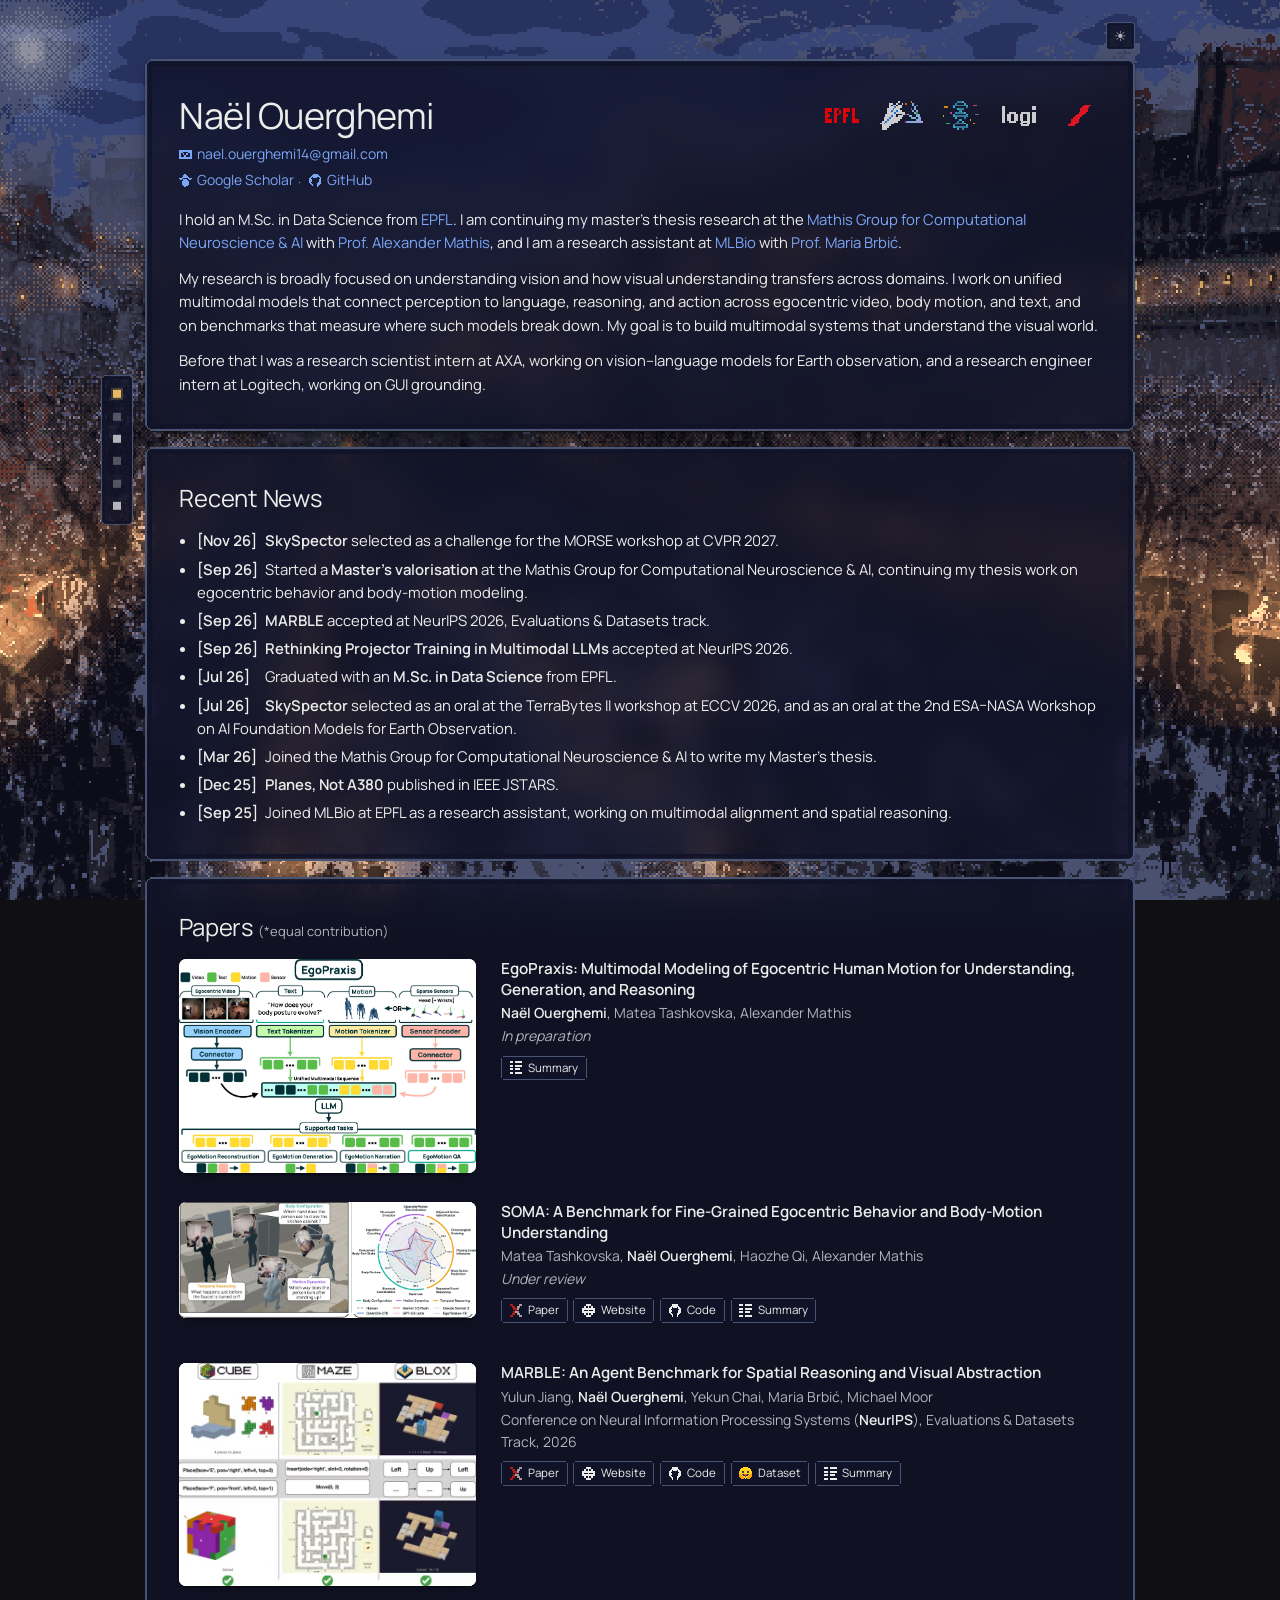
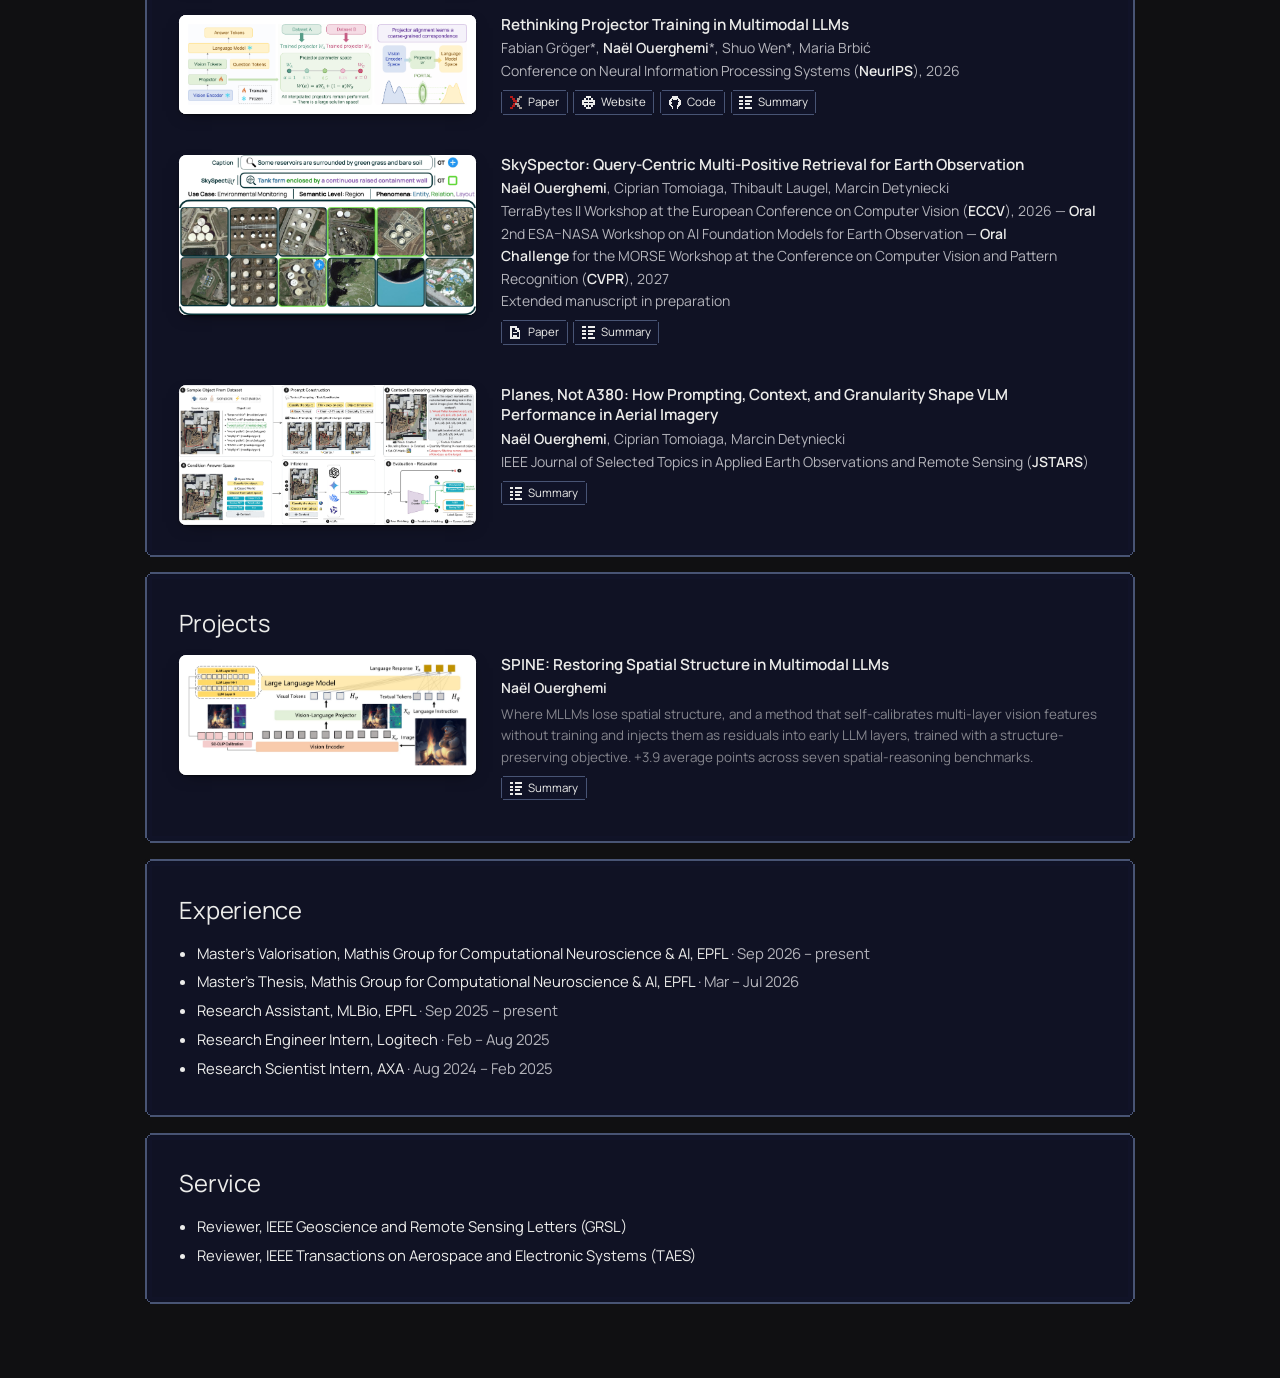
==== commit 74a80b78: "Help search engines find and read the site" ====
--- a/index.html
+++ b/index.html
@@ -4,7 +4,32 @@
 <meta charset="utf-8">
 <meta name="viewport" content="width=device-width, initial-scale=1">
 <title>Na&euml;l Ouerghemi</title>
-<meta name="description" content="Na&euml;l Ouerghemi &mdash; research on unified multimodal models and benchmarks for vision, language, motion and action.">
+<meta name="description" content="Na&euml;l Ouerghemi (Nael Ouerghemi), M.Sc. in Data Science from EPFL. Research on unified multimodal models and benchmarks for vision, language, motion and action.">
+<link rel="canonical" href="https://ghemdd.github.io/">
+<meta property="og:type" content="website">
+<meta property="og:site_name" content="Na&euml;l Ouerghemi">
+<meta property="og:title" content="Na&euml;l Ouerghemi">
+<meta property="og:description" content="Na&euml;l Ouerghemi (Nael Ouerghemi), M.Sc. in Data Science from EPFL. Research on unified multimodal models and benchmarks for vision, language, motion and action.">
+<meta property="og:url" content="https://ghemdd.github.io/">
+<meta property="og:image" content="https://ghemdd.github.io/og.png">
+<meta name="twitter:card" content="summary_large_image">
+<script type="application/ld+json">
+{
+  "@context": "https://schema.org",
+  "@type": "Person",
+  "name": "Na\u00ebl Ouerghemi",
+  "alternateName": "Nael Ouerghemi",
+  "url": "https://ghemdd.github.io/",
+  "image": "https://ghemdd.github.io/og.png",
+  "affiliation": [
+    {"@type": "Organization", "name": "Mathis Group for Computational Neuroscience & AI, EPFL", "url": "https://www.mathislab.org"},
+    {"@type": "Organization", "name": "MLBio, EPFL", "url": "https://brbiclab.epfl.ch"}
+  ],
+  "alumniOf": {"@type": "CollegeOrUniversity", "name": "EPFL", "url": "https://www.epfl.ch"},
+  "knowsAbout": ["multimodal models", "computer vision", "vision-language models", "benchmarks", "spatial reasoning", "egocentric video"],
+  "sameAs": ["https://scholar.google.com/citations?user=hWSM29QAAAAJ", "https://github.com/ghemDD"]
+}
+</script>
 <meta name="author" content="Na&euml;l Ouerghemi">
 <link rel="icon" type="image/svg+xml" href="icon.svg">
 <link rel="apple-touch-icon" href="icon-180.png">
